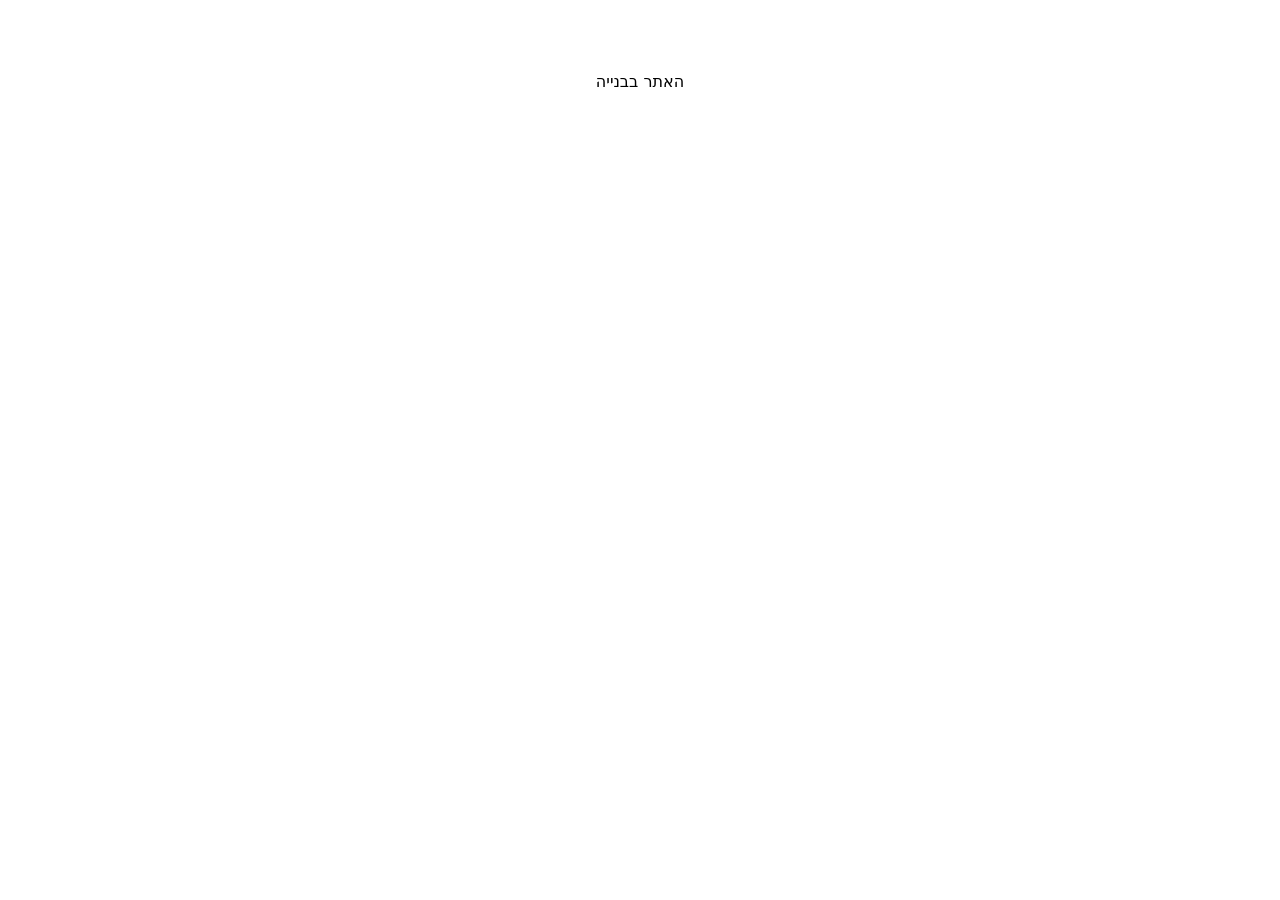
==== site/index.html @ 54da7f54 "Production workspace with approval-gated deploy Co-Authored-By: Claude Opus 5.5 (1M context) <norepl" ====
<!doctype html>
<html lang="he" dir="rtl"><head><meta charset="utf-8"><meta name="viewport" content="width=device-width,initial-scale=1"><title>בקרוב</title></head>
<body style="font-family:system-ui;text-align:center;padding:4rem">האתר בבנייה</body></html>
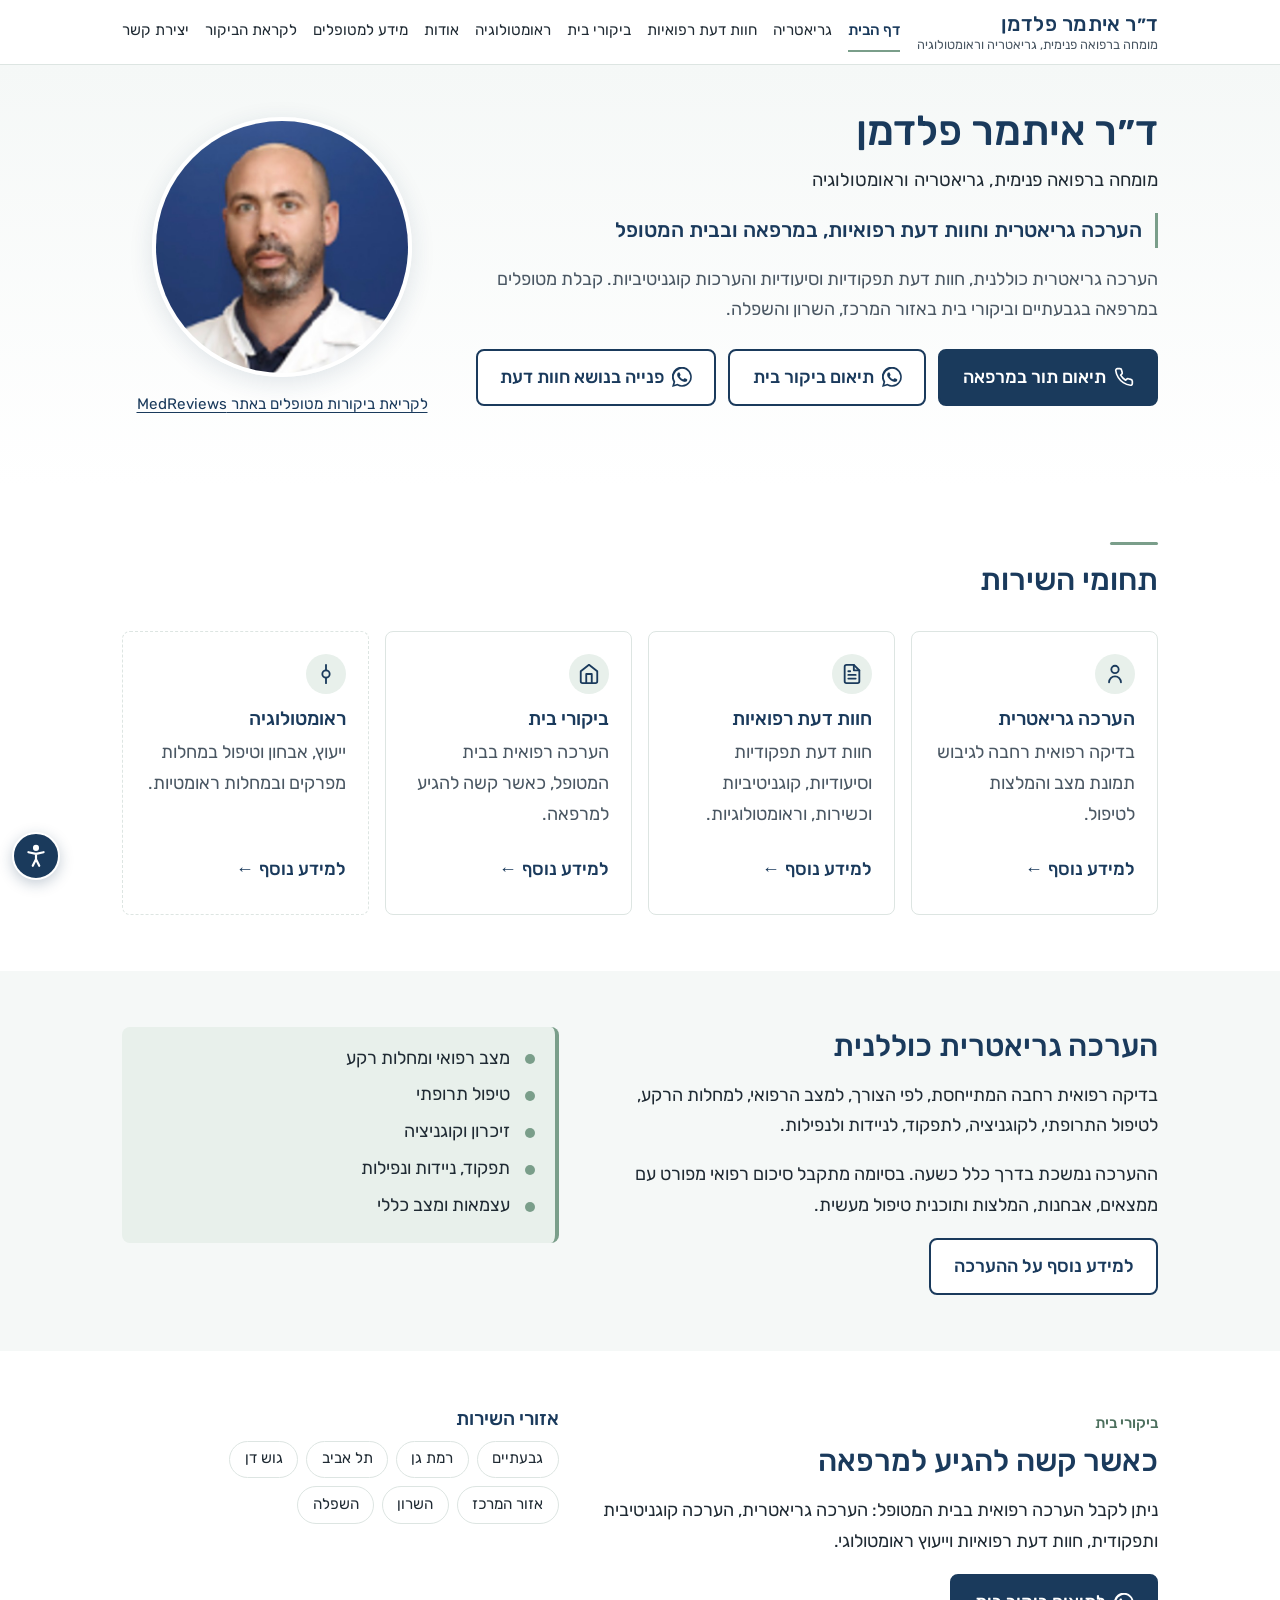
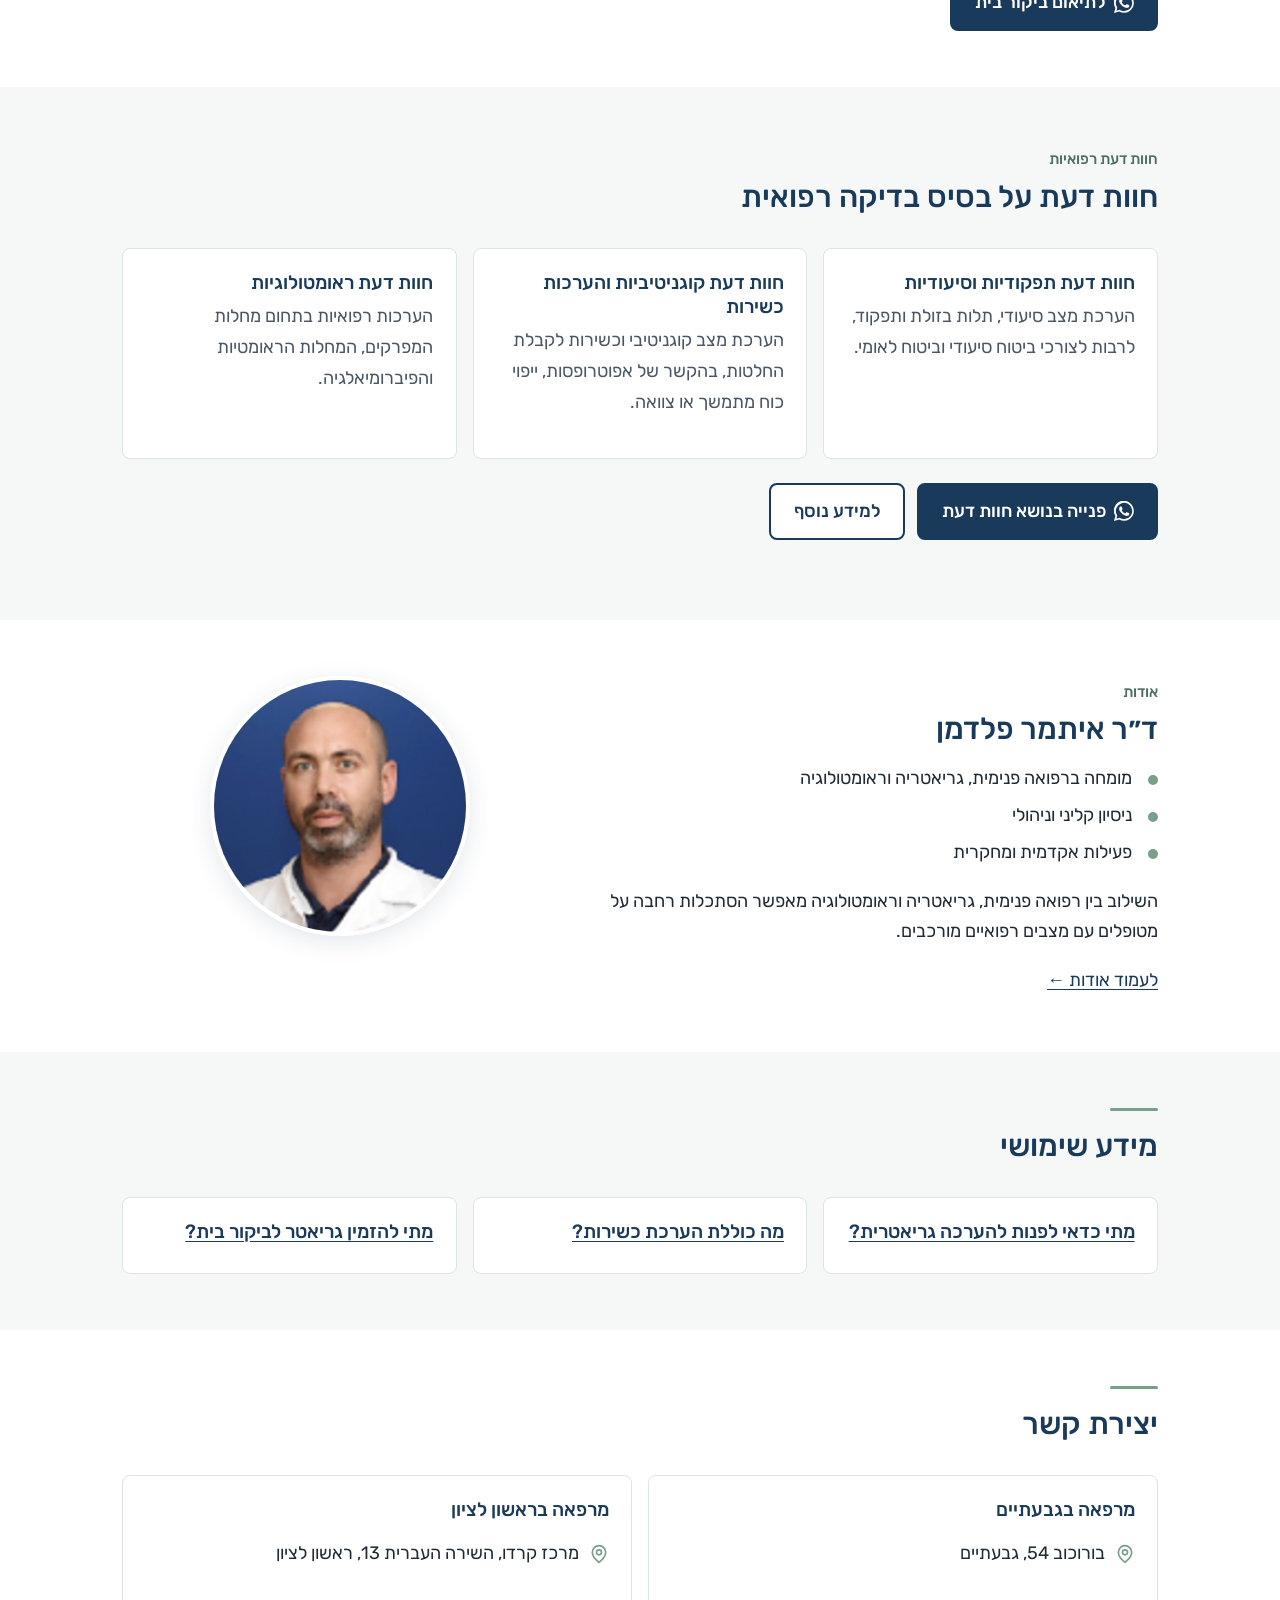
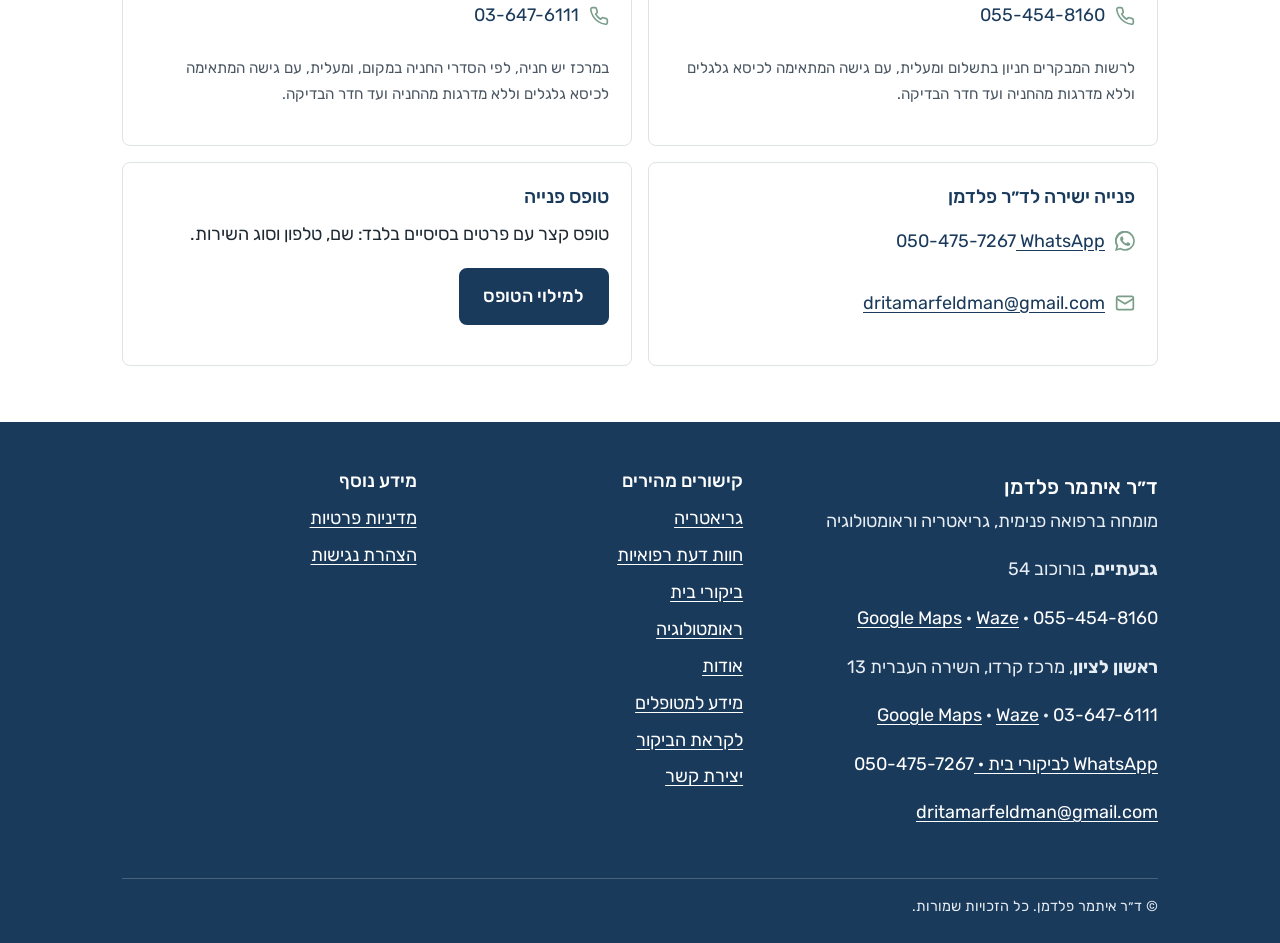
==== commit 25ac4cb6: "Preview release (noindex) for sharing, approved by Dr. Feldman 2026-10-18 Co-Authored-By: Claude Opu" ====
--- a/site/index.html
+++ b/site/index.html
@@ -1,3 +1,309 @@
 <!doctype html>
-<html lang="he" dir="rtl"><head><meta charset="utf-8"><meta name="viewport" content="width=device-width,initial-scale=1"><title>בקרוב</title></head>
-<body style="font-family:system-ui;text-align:center;padding:4rem">האתר בבנייה</body></html>
+<html lang="he" dir="rtl">
+<head>
+<meta charset="utf-8">
+<meta name="viewport" content="width=device-width, initial-scale=1">
+<meta name="robots" content="noindex, nofollow">
+<title>ד״ר איתמר פלדמן | מומחה ברפואה פנימית, גריאטריה וראומטולוגיה</title>
+<meta name="description" content="הערכה גריאטרית כוללנית, חוות דעת תפקודיות וסיעודיות והערכות קוגניטיביות. מרפאה בגבעתיים וביקורי בית באזור המרכז, השרון והשפלה.">
+<meta name="theme-color" content="#1a3a5c">
+<link rel="preconnect" href="https://fonts.googleapis.com">
+<link rel="preconnect" href="https://fonts.gstatic.com" crossorigin>
+<link rel="stylesheet" href="https://fonts.googleapis.com/css2?family=Rubik:wght@400;500&display=swap">
+<link rel="stylesheet" href="assets/style.css">
+<link rel="icon" href="assets/favicon.svg" type="image/svg+xml">
+<script>try{(JSON.parse(localStorage.getItem("a11y"))||[]).forEach(function(c){document.documentElement.classList.add("a11y-"+c)})}catch(e){}</script>
+<script type="application/ld+json">
+{"@context":"https://schema.org","@type":"Physician","name":"ד״ר איתמר פלדמן",
+"description":"מומחה ברפואה פנימית, גריאטריה וראומטולוגיה",
+"medicalSpecialty":["InternalMedicine","Geriatric","Rheumatologic"],
+"email":"dritamarfeldman@gmail.com",
+"location":[
+ {"@type":"MedicalClinic","name":"מרפאת ד״ר איתמר פלדמן, גבעתיים","telephone":"+972-55-454-8160",
+  "address":{"@type":"PostalAddress","streetAddress":"בורוכוב 54","addressLocality":"גבעתיים","addressCountry":"IL"}},
+ {"@type":"MedicalClinic","name":"מרכז קרדו, ראשון לציון","telephone":"+972-3-647-6111",
+  "address":{"@type":"PostalAddress","streetAddress":"השירה העברית 13","addressLocality":"ראשון לציון","addressCountry":"IL"}}
+],
+"areaServed":["גבעתיים","רמת גן","תל אביב","גוש דן","המרכז","השרון","השפלה"]}
+</script>
+</head>
+<body>
+<a class="skip-link" href="#main">דילוג לתוכן הראשי</a>
+<button type="button" class="a11y-toggle" aria-expanded="false" aria-controls="a11y-panel" aria-label="התאמות נגישות"><svg viewBox="0 0 24 24" fill="none" stroke="currentColor" stroke-width="2" stroke-linecap="round" stroke-linejoin="round" aria-hidden="true"><circle cx="12" cy="4.5" r="1.8" fill="currentColor"/><path d="M5 8.5l7 1.5 7-1.5M12 10v5m0 0l-3 6m3-6l3 6"/></svg></button>
+<div class="a11y-panel" id="a11y-panel" hidden role="dialog" aria-label="התאמות נגישות">
+  <p class="sheet-title">התאמות נגישות</p>
+  <button type="button" class="a11y-opt" data-a11y="contrast" aria-pressed="false">ניגודיות גבוהה</button>
+  <button type="button" class="a11y-opt" data-a11y="links" aria-pressed="false">הדגשת קישורים</button>
+  <button type="button" class="a11y-opt" data-a11y="text" aria-pressed="false">הגדלת טקסט</button>
+  <button type="button" class="a11y-reset">איפוס</button>
+  <a href="accessibility/">הצהרת נגישות</a>
+</div>
+<header class="site-header">
+  <div class="wrap header-row">
+    <a class="logo" href="" aria-label="ד״ר איתמר פלדמן, דף הבית">
+      <span class="logo-name">ד״ר איתמר פלדמן</span>
+      <span class="logo-sub">מומחה ברפואה פנימית, גריאטריה וראומטולוגיה</span>
+    </a>
+    <button class="menu-toggle" type="button" aria-expanded="false" aria-controls="main-nav"><svg viewBox="0 0 24 24" fill="none" stroke="currentColor" stroke-width="2" stroke-linecap="round" aria-hidden="true"><path d="M3 6h18M3 12h18M3 18h18"/></svg><span>תפריט</span></button>
+    <nav id="main-nav" class="main-nav" aria-label="ניווט ראשי">
+      <ul>
+<li><a href="" aria-current="page">דף הבית</a></li>
+<li><a href="geriatrics/">גריאטריה</a></li>
+<li><a href="medical-opinions/">חוות דעת רפואיות</a></li>
+<li><a href="home-visits/">ביקורי בית</a></li>
+<li><a href="rheumatology/">ראומטולוגיה</a></li>
+<li><a href="about/">אודות</a></li>
+<li><a href="patient-info/">מידע למטופלים</a></li>
+<li><a href="before-visit/">לקראת הביקור</a></li>
+<li><a href="contact/">יצירת קשר</a></li>
+      </ul>
+    </nav>
+  </div>
+</header>
+<main id="main" tabindex="-1">
+<section class="hero">
+  <div class="wrap hero-grid">
+    <div>
+      <h1>ד״ר איתמר פלדמן</h1>
+      <p class="hero-spec">מומחה ברפואה פנימית, גריאטריה וראומטולוגיה</p>
+      <p class="hero-tagline">הערכה גריאטרית וחוות דעת רפואיות, במרפאה ובבית המטופל</p>
+      <p class="lead">הערכה גריאטרית כוללנית, חוות דעת תפקודיות וסיעודיות והערכות קוגניטיביות. קבלת מטופלים במרפאה בגבעתיים וביקורי בית באזור המרכז, השרון והשפלה.</p>
+      <div class="btn-stack">
+        <a class="btn btn-primary" href="tel:+972554548160" data-event="click_phone_givatayim"><svg viewBox="0 0 24 24" fill="none" stroke="currentColor" stroke-width="2" stroke-linecap="round" stroke-linejoin="round" aria-hidden="true"><path d="M22 16.9v3a2 2 0 0 1-2.2 2 19.8 19.8 0 0 1-8.6-3.1 19.5 19.5 0 0 1-6-6A19.8 19.8 0 0 1 2.1 4.2 2 2 0 0 1 4.1 2h3a2 2 0 0 1 2 1.7c.1.9.4 1.8.7 2.7a2 2 0 0 1-.5 2.1L8 9.8a16 16 0 0 0 6 6l1.3-1.3a2 2 0 0 1 2.1-.4c.9.3 1.8.6 2.7.7a2 2 0 0 1 1.7 2z"/></svg>תיאום תור במרפאה</a>
+        <a class="btn btn-outline" href="https://wa.me/972504757267?text=%D7%A9%D7%9C%D7%95%D7%9D%20%D7%93%D7%B4%D7%A8%20%D7%A4%D7%9C%D7%93%D7%9E%D7%9F%2C%20%D7%90%D7%A0%D7%99%20%D7%9E%D7%A2%D7%95%D7%A0%D7%99%D7%99%D7%9F%2F%D7%AA%20%D7%9C%D7%AA%D7%90%D7%9D%20%D7%91%D7%99%D7%A7%D7%95%D7%A8%20%D7%91%D7%99%D7%AA." data-event="click_whatsapp_home_visit"><svg viewBox="0 0 24 24" fill="currentColor" aria-hidden="true"><path d="M17.5 14.4c-.3-.1-1.7-.8-2-.9-.3-.1-.5-.1-.7.1-.2.3-.8.9-.9 1.1-.2.2-.3.2-.6.1-.3-.1-1.2-.5-2.3-1.4-.9-.8-1.4-1.7-1.6-2-.2-.3 0-.5.1-.6l.4-.5c.2-.2.2-.3.3-.5.1-.2 0-.4 0-.5l-.9-2.2c-.2-.6-.5-.5-.7-.5h-.6c-.2 0-.5.1-.8.4-.3.3-1 1-1 2.5s1.1 2.9 1.2 3.1c.1.2 2.1 3.2 5.1 4.5.7.3 1.3.5 1.7.6.7.2 1.4.2 1.9.1.6-.1 1.7-.7 2-1.4.2-.7.2-1.3.2-1.4-.1-.1-.3-.2-.6-.3zM12 21.8c-1.8 0-3.5-.5-5-1.4l-.4-.2-3.7 1 1-3.6-.2-.4A9.8 9.8 0 1 1 12 21.8zm8.4-18.2A11.8 11.8 0 0 0 1.7 17.9L0 24l6.3-1.7A11.8 11.8 0 0 0 23.8 12c0-3.2-1.2-6.1-3.4-8.4z"/></svg>תיאום ביקור בית</a>
+        <a class="btn btn-outline" href="https://wa.me/972504757267?text=%D7%A9%D7%9C%D7%95%D7%9D%20%D7%93%D7%B4%D7%A8%20%D7%A4%D7%9C%D7%93%D7%9E%D7%9F%2C%20%D7%90%D7%A0%D7%99%20%D7%A4%D7%95%D7%A0%D7%94%20%D7%91%D7%A0%D7%95%D7%A9%D7%90%20%D7%97%D7%95%D7%95%D7%AA%20%D7%93%D7%A2%D7%AA%20%D7%A8%D7%A4%D7%95%D7%90%D7%99%D7%AA." data-event="click_whatsapp_medical_opinion"><svg viewBox="0 0 24 24" fill="currentColor" aria-hidden="true"><path d="M17.5 14.4c-.3-.1-1.7-.8-2-.9-.3-.1-.5-.1-.7.1-.2.3-.8.9-.9 1.1-.2.2-.3.2-.6.1-.3-.1-1.2-.5-2.3-1.4-.9-.8-1.4-1.7-1.6-2-.2-.3 0-.5.1-.6l.4-.5c.2-.2.2-.3.3-.5.1-.2 0-.4 0-.5l-.9-2.2c-.2-.6-.5-.5-.7-.5h-.6c-.2 0-.5.1-.8.4-.3.3-1 1-1 2.5s1.1 2.9 1.2 3.1c.1.2 2.1 3.2 5.1 4.5.7.3 1.3.5 1.7.6.7.2 1.4.2 1.9.1.6-.1 1.7-.7 2-1.4.2-.7.2-1.3.2-1.4-.1-.1-.3-.2-.6-.3zM12 21.8c-1.8 0-3.5-.5-5-1.4l-.4-.2-3.7 1 1-3.6-.2-.4A9.8 9.8 0 1 1 12 21.8zm8.4-18.2A11.8 11.8 0 0 0 1.7 17.9L0 24l6.3-1.7A11.8 11.8 0 0 0 23.8 12c0-3.2-1.2-6.1-3.4-8.4z"/></svg>פנייה בנושא חוות דעת</a>
+      </div>
+    </div>
+    <div class="portrait-block">
+      <img class="portrait" src="assets/portrait.jpg" width="260" height="260" alt="ד״ר איתמר פלדמן">
+      <a class="reviews-link" href="https://www.medreviews.co.il/provider/dr-feldman-itamar" rel="noopener" target="_blank" data-event="click_medreviews">לקריאת ביקורות מטופלים באתר MedReviews</a>
+    </div>
+  </div>
+</section>
+
+<section class="section" aria-labelledby="services-title">
+  <div class="wrap">
+    <div class="section-head">
+      <span class="accent-line"></span>
+      <h2 id="services-title">תחומי השירות</h2>
+    </div>
+    <div class="cards cards-4">
+      <article class="card">
+        <span class="card-icon"><svg viewBox="0 0 24 24" fill="none" stroke="currentColor" stroke-width="2" stroke-linecap="round" stroke-linejoin="round" aria-hidden="true"><circle cx="12" cy="7" r="4"/><path d="M5.5 21a6.5 6.5 0 0 1 13 0"/></svg></span>
+        <h3>הערכה גריאטרית</h3>
+        <p>בדיקה רפואית רחבה לגיבוש תמונת מצב והמלצות לטיפול.</p>
+        <a class="more" href="geriatrics/">למידע נוסף<span class="sr-only"> על הערכה גריאטרית</span></a>
+      </article>
+      <article class="card">
+        <span class="card-icon"><svg viewBox="0 0 24 24" fill="none" stroke="currentColor" stroke-width="2" stroke-linecap="round" stroke-linejoin="round" aria-hidden="true"><path d="M14 2H6a2 2 0 0 0-2 2v16a2 2 0 0 0 2 2h12a2 2 0 0 0 2-2V8z"/><path d="M14 2v6h6M16 13H8M16 17H8M10 9H8"/></svg></span>
+        <h3>חוות דעת רפואיות</h3>
+        <p>חוות דעת תפקודיות וסיעודיות, קוגניטיביות וכשירות, וראומטולוגיות.</p>
+        <a class="more" href="medical-opinions/">למידע נוסף<span class="sr-only"> על חוות דעת רפואיות</span></a>
+      </article>
+      <article class="card">
+        <span class="card-icon"><svg viewBox="0 0 24 24" fill="none" stroke="currentColor" stroke-width="2" stroke-linecap="round" stroke-linejoin="round" aria-hidden="true"><path d="m3 9 9-7 9 7v11a2 2 0 0 1-2 2H5a2 2 0 0 1-2-2z"/><path d="M9 22V12h6v10"/></svg></span>
+        <h3>ביקורי בית</h3>
+        <p>הערכה רפואית בבית המטופל, כאשר קשה להגיע למרפאה.</p>
+        <a class="more" href="home-visits/">למידע נוסף<span class="sr-only"> על ביקורי בית</span></a>
+      </article>
+      <article class="card card-quiet">
+        <span class="card-icon"><svg viewBox="0 0 24 24" fill="none" stroke="currentColor" stroke-width="2" stroke-linecap="round" stroke-linejoin="round" aria-hidden="true"><path d="M12 2v6M12 16v6"/><circle cx="12" cy="12" r="4"/></svg></span>
+        <h3>ראומטולוגיה</h3>
+        <p>ייעוץ, אבחון וטיפול במחלות מפרקים ובמחלות ראומטיות.</p>
+        <a class="more" href="rheumatology/">למידע נוסף<span class="sr-only"> על ראומטולוגיה</span></a>
+      </article>
+    </div>
+  </div>
+</section>
+
+<section class="section section-alt" aria-labelledby="cga-title">
+  <div class="wrap split">
+    <div>
+      <h2 id="cga-title">הערכה גריאטרית כוללנית</h2>
+      <p>בדיקה רפואית רחבה המתייחסת, לפי הצורך, למצב הרפואי, למחלות הרקע, לטיפול התרופתי, לקוגניציה, לתפקוד, לניידות ולנפילות.</p>
+      <p>ההערכה נמשכת בדרך כלל כשעה. בסיומה מתקבל סיכום רפואי מפורט עם ממצאים, אבחנות, המלצות ותוכנית טיפול מעשית.</p>
+      <a class="btn btn-outline" href="geriatrics/">למידע נוסף על ההערכה</a>
+    </div>
+    <ul class="checklist note mt-0">
+      <li>מצב רפואי ומחלות רקע</li>
+      <li>טיפול תרופתי</li>
+      <li>זיכרון וקוגניציה</li>
+      <li>תפקוד, ניידות ונפילות</li>
+      <li>עצמאות ומצב כללי</li>
+    </ul>
+  </div>
+</section>
+
+<section class="section" aria-labelledby="hv-title">
+  <div class="wrap split">
+    <div>
+      <span class="eyebrow">ביקורי בית</span>
+      <h2 id="hv-title">כאשר קשה להגיע למרפאה</h2>
+      <p>ניתן לקבל הערכה רפואית בבית המטופל: הערכה גריאטרית, הערכה קוגניטיבית ותפקודית, חוות דעת רפואיות וייעוץ ראומטולוגי.</p>
+      <a class="btn btn-primary" href="https://wa.me/972504757267?text=%D7%A9%D7%9C%D7%95%D7%9D%20%D7%93%D7%B4%D7%A8%20%D7%A4%D7%9C%D7%93%D7%9E%D7%9F%2C%20%D7%90%D7%A0%D7%99%20%D7%9E%D7%A2%D7%95%D7%A0%D7%99%D7%99%D7%9F%2F%D7%AA%20%D7%9C%D7%AA%D7%90%D7%9D%20%D7%91%D7%99%D7%A7%D7%95%D7%A8%20%D7%91%D7%99%D7%AA." data-event="click_whatsapp_home_visit"><svg viewBox="0 0 24 24" fill="currentColor" aria-hidden="true"><path d="M17.5 14.4c-.3-.1-1.7-.8-2-.9-.3-.1-.5-.1-.7.1-.2.3-.8.9-.9 1.1-.2.2-.3.2-.6.1-.3-.1-1.2-.5-2.3-1.4-.9-.8-1.4-1.7-1.6-2-.2-.3 0-.5.1-.6l.4-.5c.2-.2.2-.3.3-.5.1-.2 0-.4 0-.5l-.9-2.2c-.2-.6-.5-.5-.7-.5h-.6c-.2 0-.5.1-.8.4-.3.3-1 1-1 2.5s1.1 2.9 1.2 3.1c.1.2 2.1 3.2 5.1 4.5.7.3 1.3.5 1.7.6.7.2 1.4.2 1.9.1.6-.1 1.7-.7 2-1.4.2-.7.2-1.3.2-1.4-.1-.1-.3-.2-.6-.3zM12 21.8c-1.8 0-3.5-.5-5-1.4l-.4-.2-3.7 1 1-3.6-.2-.4A9.8 9.8 0 1 1 12 21.8zm8.4-18.2A11.8 11.8 0 0 0 1.7 17.9L0 24l6.3-1.7A11.8 11.8 0 0 0 23.8 12c0-3.2-1.2-6.1-3.4-8.4z"/></svg>לתיאום ביקור בית</a>
+    </div>
+    <div>
+      <h3>אזורי השירות</h3>
+      <ul class="chips">
+        <li>גבעתיים</li><li>רמת גן</li><li>תל אביב</li><li>גוש דן</li><li>אזור המרכז</li><li>השרון</li><li>השפלה</li>
+      </ul>
+    </div>
+  </div>
+</section>
+
+<section class="section section-alt" aria-labelledby="op-title">
+  <div class="wrap">
+    <div class="section-head">
+      <span class="eyebrow">חוות דעת רפואיות</span>
+      <h2 id="op-title">חוות דעת על בסיס בדיקה רפואית</h2>
+    </div>
+    <div class="cards cards-3">
+      <article class="card">
+        <h3>חוות דעת תפקודיות וסיעודיות</h3>
+        <p>הערכת מצב סיעודי, תלות בזולת ותפקוד, לרבות לצורכי ביטוח סיעודי וביטוח לאומי.</p>
+      </article>
+      <article class="card">
+        <h3>חוות דעת קוגניטיביות והערכות כשירות</h3>
+        <p>הערכת מצב קוגניטיבי וכשירות לקבלת החלטות, בהקשר של אפוטרופסות, ייפוי כוח מתמשך או צוואה.</p>
+      </article>
+      <article class="card">
+        <h3>חוות דעת ראומטולוגיות</h3>
+        <p>הערכות רפואיות בתחום מחלות המפרקים, המחלות הראומטיות והפיברומיאלגיה.</p>
+      </article>
+    </div>
+    <div class="btn-stack">
+      <a class="btn btn-primary" href="https://wa.me/972504757267?text=%D7%A9%D7%9C%D7%95%D7%9D%20%D7%93%D7%B4%D7%A8%20%D7%A4%D7%9C%D7%93%D7%9E%D7%9F%2C%20%D7%90%D7%A0%D7%99%20%D7%A4%D7%95%D7%A0%D7%94%20%D7%91%D7%A0%D7%95%D7%A9%D7%90%20%D7%97%D7%95%D7%95%D7%AA%20%D7%93%D7%A2%D7%AA%20%D7%A8%D7%A4%D7%95%D7%90%D7%99%D7%AA." data-event="click_whatsapp_medical_opinion"><svg viewBox="0 0 24 24" fill="currentColor" aria-hidden="true"><path d="M17.5 14.4c-.3-.1-1.7-.8-2-.9-.3-.1-.5-.1-.7.1-.2.3-.8.9-.9 1.1-.2.2-.3.2-.6.1-.3-.1-1.2-.5-2.3-1.4-.9-.8-1.4-1.7-1.6-2-.2-.3 0-.5.1-.6l.4-.5c.2-.2.2-.3.3-.5.1-.2 0-.4 0-.5l-.9-2.2c-.2-.6-.5-.5-.7-.5h-.6c-.2 0-.5.1-.8.4-.3.3-1 1-1 2.5s1.1 2.9 1.2 3.1c.1.2 2.1 3.2 5.1 4.5.7.3 1.3.5 1.7.6.7.2 1.4.2 1.9.1.6-.1 1.7-.7 2-1.4.2-.7.2-1.3.2-1.4-.1-.1-.3-.2-.6-.3zM12 21.8c-1.8 0-3.5-.5-5-1.4l-.4-.2-3.7 1 1-3.6-.2-.4A9.8 9.8 0 1 1 12 21.8zm8.4-18.2A11.8 11.8 0 0 0 1.7 17.9L0 24l6.3-1.7A11.8 11.8 0 0 0 23.8 12c0-3.2-1.2-6.1-3.4-8.4z"/></svg>פנייה בנושא חוות דעת</a>
+      <a class="btn btn-outline" href="medical-opinions/">למידע נוסף<span class="sr-only"> על חוות דעת רפואיות</span></a>
+    </div>
+  </div>
+</section>
+
+<section class="section" aria-labelledby="about-title">
+  <div class="wrap split">
+    <div>
+      <span class="eyebrow">אודות</span>
+      <h2 id="about-title">ד״ר איתמר פלדמן</h2>
+      <ul class="checklist">
+        <li>מומחה ברפואה פנימית, גריאטריה וראומטולוגיה</li>
+        <li>ניסיון קליני וניהולי</li>
+        <li>פעילות אקדמית ומחקרית</li>
+      </ul>
+      <p>השילוב בין רפואה פנימית, גריאטריה וראומטולוגיה מאפשר הסתכלות רחבה על מטופלים עם מצבים רפואיים מורכבים.</p>
+      <a class="more" href="about/">לעמוד אודות ←</a>
+    </div>
+    <img class="portrait" src="assets/portrait.jpg" width="200" height="200" alt="" loading="lazy">
+  </div>
+</section>
+
+<section class="section section-alt" aria-labelledby="info-title">
+  <div class="wrap">
+    <div class="section-head">
+      <span class="accent-line"></span>
+      <h2 id="info-title">מידע שימושי</h2>
+    </div>
+    <div class="cards cards-3">
+      <a class="card" href="patient-info/#when-cga"><h3>מתי כדאי לפנות להערכה גריאטרית?</h3></a>
+      <a class="card" href="patient-info/#capacity"><h3>מה כוללת הערכת כשירות?</h3></a>
+      <a class="card" href="patient-info/#when-home"><h3>מתי להזמין גריאטר לביקור בית?</h3></a>
+    </div>
+  </div>
+</section>
+
+<section class="section" aria-labelledby="contact-title">
+  <div class="wrap">
+    <div class="section-head">
+      <span class="accent-line"></span>
+      <h2 id="contact-title">יצירת קשר</h2>
+    </div>
+    <div class="contact-grid">
+      <div class="contact-card">
+        <h3>מרפאה בגבעתיים</h3>
+        <p class="contact-line"><svg viewBox="0 0 24 24" fill="none" stroke="currentColor" stroke-width="2" stroke-linecap="round" stroke-linejoin="round" aria-hidden="true"><path d="M20 10c0 6-8 12-8 12s-8-6-8-12a8 8 0 0 1 16 0z"/><circle cx="12" cy="10" r="3"/></svg>בורוכוב 54, גבעתיים</p>
+        <p class="contact-line"><svg viewBox="0 0 24 24" fill="none" stroke="currentColor" stroke-width="2" stroke-linecap="round" stroke-linejoin="round" aria-hidden="true"><path d="M22 16.9v3a2 2 0 0 1-2.2 2 19.8 19.8 0 0 1-8.6-3.1 19.5 19.5 0 0 1-6-6A19.8 19.8 0 0 1 2.1 4.2 2 2 0 0 1 4.1 2h3a2 2 0 0 1 2 1.7c.1.9.4 1.8.7 2.7a2 2 0 0 1-.5 2.1L8 9.8a16 16 0 0 0 6 6l1.3-1.3a2 2 0 0 1 2.1-.4c.9.3 1.8.6 2.7.7a2 2 0 0 1 1.7 2z"/></svg><a href="tel:+972554548160" data-event="click_phone_givatayim"><span class="ltr">055-454-8160</span></a></p>
+        <p class="hint">לרשות המבקרים חניון בתשלום ומעלית, עם גישה המתאימה לכיסא גלגלים וללא מדרגות מהחניה ועד חדר הבדיקה.</p>
+      </div>
+      <div class="contact-card">
+        <h3>מרפאה בראשון לציון</h3>
+        <p class="contact-line"><svg viewBox="0 0 24 24" fill="none" stroke="currentColor" stroke-width="2" stroke-linecap="round" stroke-linejoin="round" aria-hidden="true"><path d="M20 10c0 6-8 12-8 12s-8-6-8-12a8 8 0 0 1 16 0z"/><circle cx="12" cy="10" r="3"/></svg>מרכז קרדו, השירה העברית 13, ראשון לציון</p>
+        <p class="contact-line"><svg viewBox="0 0 24 24" fill="none" stroke="currentColor" stroke-width="2" stroke-linecap="round" stroke-linejoin="round" aria-hidden="true"><path d="M22 16.9v3a2 2 0 0 1-2.2 2 19.8 19.8 0 0 1-8.6-3.1 19.5 19.5 0 0 1-6-6A19.8 19.8 0 0 1 2.1 4.2 2 2 0 0 1 4.1 2h3a2 2 0 0 1 2 1.7c.1.9.4 1.8.7 2.7a2 2 0 0 1-.5 2.1L8 9.8a16 16 0 0 0 6 6l1.3-1.3a2 2 0 0 1 2.1-.4c.9.3 1.8.6 2.7.7a2 2 0 0 1 1.7 2z"/></svg><a href="tel:+97236476111" data-event="click_phone_rishon"><span class="ltr">03-647-6111</span></a></p>
+        <p class="hint">במרכז יש חניה, לפי הסדרי החניה במקום, ומעלית, עם גישה המתאימה לכיסא גלגלים וללא מדרגות מהחניה ועד חדר הבדיקה.</p>
+      </div>
+      <div class="contact-card">
+        <h3>פנייה ישירה לד״ר פלדמן</h3>
+        <p class="contact-line"><svg viewBox="0 0 24 24" fill="currentColor" aria-hidden="true"><path d="M17.5 14.4c-.3-.1-1.7-.8-2-.9-.3-.1-.5-.1-.7.1-.2.3-.8.9-.9 1.1-.2.2-.3.2-.6.1-.3-.1-1.2-.5-2.3-1.4-.9-.8-1.4-1.7-1.6-2-.2-.3 0-.5.1-.6l.4-.5c.2-.2.2-.3.3-.5.1-.2 0-.4 0-.5l-.9-2.2c-.2-.6-.5-.5-.7-.5h-.6c-.2 0-.5.1-.8.4-.3.3-1 1-1 2.5s1.1 2.9 1.2 3.1c.1.2 2.1 3.2 5.1 4.5.7.3 1.3.5 1.7.6.7.2 1.4.2 1.9.1.6-.1 1.7-.7 2-1.4.2-.7.2-1.3.2-1.4-.1-.1-.3-.2-.6-.3zM12 21.8c-1.8 0-3.5-.5-5-1.4l-.4-.2-3.7 1 1-3.6-.2-.4A9.8 9.8 0 1 1 12 21.8zm8.4-18.2A11.8 11.8 0 0 0 1.7 17.9L0 24l6.3-1.7A11.8 11.8 0 0 0 23.8 12c0-3.2-1.2-6.1-3.4-8.4z"/></svg><a href="https://wa.me/972504757267?text=%D7%A9%D7%9C%D7%95%D7%9D%20%D7%93%D7%B4%D7%A8%20%D7%A4%D7%9C%D7%93%D7%9E%D7%9F%2C" data-event="click_whatsapp_general">WhatsApp <span class="ltr">050-475-7267</span></a></p>
+        <p class="contact-line"><svg viewBox="0 0 24 24" fill="none" stroke="currentColor" stroke-width="2" stroke-linecap="round" stroke-linejoin="round" aria-hidden="true"><rect x="2" y="4" width="20" height="16" rx="2"/><path d="m22 7-10 6L2 7"/></svg><a href="mailto:dritamarfeldman@gmail.com" data-event="click_email">dritamarfeldman@gmail.com</a></p>
+      </div>
+      <div class="contact-card">
+        <h3>טופס פנייה</h3>
+        <p>טופס קצר עם פרטים בסיסיים בלבד: שם, טלפון וסוג השירות.</p>
+        <a class="btn btn-primary" href="contact/#form">למילוי הטופס</a>
+      </div>
+    </div>
+  </div>
+</section>
+
+</main>
+<footer class="site-footer">
+  <div class="wrap">
+    <div class="footer-grid">
+      <div>
+        <p class="footer-brand">ד״ר איתמר פלדמן</p>
+        <p>מומחה ברפואה פנימית, גריאטריה וראומטולוגיה</p>
+        <div class="footer-clinic">
+          <p class="mt-0"><strong>גבעתיים</strong>, בורוכוב 54</p>
+          <p class="mt-0"><a href="tel:+972554548160" data-event="click_phone_givatayim"><span class="ltr">055-454-8160</span></a> · <a href="https://www.google.com/maps/search/?api=1&query=%D7%91%D7%95%D7%A8%D7%95%D7%9B%D7%95%D7%91%2054%2C%20%D7%92%D7%91%D7%A2%D7%AA%D7%99%D7%99%D7%9D" target="_blank" rel="noopener" data-event="click_navigation_givatayim">Google Maps</a> · <a href="https://waze.com/ul?q=%D7%91%D7%95%D7%A8%D7%95%D7%9B%D7%95%D7%91%2054%2C%20%D7%92%D7%91%D7%A2%D7%AA%D7%99%D7%99%D7%9D&navigate=yes" target="_blank" rel="noopener" data-event="click_navigation_givatayim">Waze</a></p>
+        </div>
+        <div class="footer-clinic">
+          <p class="mt-0"><strong>ראשון לציון</strong>, מרכז קרדו, השירה העברית 13</p>
+          <p class="mt-0"><a href="tel:+97236476111" data-event="click_phone_rishon"><span class="ltr">03-647-6111</span></a> · <a href="https://www.google.com/maps/search/?api=1&query=%D7%94%D7%A9%D7%99%D7%A8%D7%94%20%D7%94%D7%A2%D7%91%D7%A8%D7%99%D7%AA%2013%2C%20%D7%A8%D7%90%D7%A9%D7%95%D7%9F%20%D7%9C%D7%A6%D7%99%D7%95%D7%9F" target="_blank" rel="noopener" data-event="click_navigation_rishon">Google Maps</a> · <a href="https://waze.com/ul?q=%D7%94%D7%A9%D7%99%D7%A8%D7%94%20%D7%94%D7%A2%D7%91%D7%A8%D7%99%D7%AA%2013%2C%20%D7%A8%D7%90%D7%A9%D7%95%D7%9F%20%D7%9C%D7%A6%D7%99%D7%95%D7%9F&navigate=yes" target="_blank" rel="noopener" data-event="click_navigation_rishon">Waze</a></p>
+        </div>
+        <p><a href="https://wa.me/972504757267?text=%D7%A9%D7%9C%D7%95%D7%9D%20%D7%93%D7%B4%D7%A8%20%D7%A4%D7%9C%D7%93%D7%9E%D7%9F%2C%20%D7%90%D7%A0%D7%99%20%D7%9E%D7%A2%D7%95%D7%A0%D7%99%D7%99%D7%9F%2F%D7%AA%20%D7%9C%D7%AA%D7%90%D7%9D%20%D7%91%D7%99%D7%A7%D7%95%D7%A8%20%D7%91%D7%99%D7%AA." data-event="click_whatsapp_home">WhatsApp לביקורי בית · <span class="ltr">050-475-7267</span></a></p>
+        <p><a href="mailto:dritamarfeldman@gmail.com" data-event="click_email">dritamarfeldman@gmail.com</a></p>
+      </div>
+      <nav aria-label="קישורים מהירים">
+        <h2>קישורים מהירים</h2>
+        <ul>
+<li><a href="geriatrics/">גריאטריה</a></li>
+<li><a href="medical-opinions/">חוות דעת רפואיות</a></li>
+<li><a href="home-visits/">ביקורי בית</a></li>
+<li><a href="rheumatology/">ראומטולוגיה</a></li>
+<li><a href="about/">אודות</a></li>
+<li><a href="patient-info/">מידע למטופלים</a></li>
+<li><a href="before-visit/">לקראת הביקור</a></li>
+<li><a href="contact/">יצירת קשר</a></li>
+        </ul>
+      </nav>
+      <div>
+        <h2>מידע נוסף</h2>
+        <ul>
+          <li><a href="privacy/">מדיניות פרטיות</a></li>
+          <li><a href="accessibility/">הצהרת נגישות</a></li>
+        </ul>
+      </div>
+    </div>
+    <div class="footer-bottom">
+      <span>© ד״ר איתמר פלדמן. כל הזכויות שמורות.</span>
+    </div>
+  </div>
+</footer>
+<nav class="action-bar" aria-label="פעולות מהירות">
+  <button type="button" class="sheet-toggle" aria-expanded="false" aria-controls="sheet-call"><svg viewBox="0 0 24 24" fill="none" stroke="currentColor" stroke-width="2" stroke-linecap="round" stroke-linejoin="round" aria-hidden="true"><path d="M22 16.9v3a2 2 0 0 1-2.2 2 19.8 19.8 0 0 1-8.6-3.1 19.5 19.5 0 0 1-6-6A19.8 19.8 0 0 1 2.1 4.2 2 2 0 0 1 4.1 2h3a2 2 0 0 1 2 1.7c.1.9.4 1.8.7 2.7a2 2 0 0 1-.5 2.1L8 9.8a16 16 0 0 0 6 6l1.3-1.3a2 2 0 0 1 2.1-.4c.9.3 1.8.6 2.7.7a2 2 0 0 1 1.7 2z"/></svg><span>התקשרות</span></button>
+  <button type="button" class="sheet-toggle" aria-expanded="false" aria-controls="sheet-wa"><svg viewBox="0 0 24 24" fill="currentColor" aria-hidden="true"><path d="M17.5 14.4c-.3-.1-1.7-.8-2-.9-.3-.1-.5-.1-.7.1-.2.3-.8.9-.9 1.1-.2.2-.3.2-.6.1-.3-.1-1.2-.5-2.3-1.4-.9-.8-1.4-1.7-1.6-2-.2-.3 0-.5.1-.6l.4-.5c.2-.2.2-.3.3-.5.1-.2 0-.4 0-.5l-.9-2.2c-.2-.6-.5-.5-.7-.5h-.6c-.2 0-.5.1-.8.4-.3.3-1 1-1 2.5s1.1 2.9 1.2 3.1c.1.2 2.1 3.2 5.1 4.5.7.3 1.3.5 1.7.6.7.2 1.4.2 1.9.1.6-.1 1.7-.7 2-1.4.2-.7.2-1.3.2-1.4-.1-.1-.3-.2-.6-.3zM12 21.8c-1.8 0-3.5-.5-5-1.4l-.4-.2-3.7 1 1-3.6-.2-.4A9.8 9.8 0 1 1 12 21.8zm8.4-18.2A11.8 11.8 0 0 0 1.7 17.9L0 24l6.3-1.7A11.8 11.8 0 0 0 23.8 12c0-3.2-1.2-6.1-3.4-8.4z"/></svg><span>WhatsApp</span></button>
+  <a href="contact/#form"><svg viewBox="0 0 24 24" fill="none" stroke="currentColor" stroke-width="2" stroke-linecap="round" stroke-linejoin="round" aria-hidden="true"><rect x="2" y="4" width="20" height="16" rx="2"/><path d="m22 7-10 6L2 7"/></svg><span>פנייה</span></a>
+</nav>
+<div class="sheet" id="sheet-call" hidden role="dialog" aria-label="לאיזו מרפאה להתקשר?">
+  <p class="sheet-title">לאיזו מרפאה להתקשר?</p>
+  <a class="btn btn-primary" href="tel:+972554548160" data-event="click_phone_givatayim"><svg viewBox="0 0 24 24" fill="none" stroke="currentColor" stroke-width="2" stroke-linecap="round" stroke-linejoin="round" aria-hidden="true"><path d="M22 16.9v3a2 2 0 0 1-2.2 2 19.8 19.8 0 0 1-8.6-3.1 19.5 19.5 0 0 1-6-6A19.8 19.8 0 0 1 2.1 4.2 2 2 0 0 1 4.1 2h3a2 2 0 0 1 2 1.7c.1.9.4 1.8.7 2.7a2 2 0 0 1-.5 2.1L8 9.8a16 16 0 0 0 6 6l1.3-1.3a2 2 0 0 1 2.1-.4c.9.3 1.8.6 2.7.7a2 2 0 0 1 1.7 2z"/></svg>גבעתיים <span class="ltr">055-454-8160</span></a>
+  <a class="btn btn-outline" href="tel:+97236476111" data-event="click_phone_rishon"><svg viewBox="0 0 24 24" fill="none" stroke="currentColor" stroke-width="2" stroke-linecap="round" stroke-linejoin="round" aria-hidden="true"><path d="M22 16.9v3a2 2 0 0 1-2.2 2 19.8 19.8 0 0 1-8.6-3.1 19.5 19.5 0 0 1-6-6A19.8 19.8 0 0 1 2.1 4.2 2 2 0 0 1 4.1 2h3a2 2 0 0 1 2 1.7c.1.9.4 1.8.7 2.7a2 2 0 0 1-.5 2.1L8 9.8a16 16 0 0 0 6 6l1.3-1.3a2 2 0 0 1 2.1-.4c.9.3 1.8.6 2.7.7a2 2 0 0 1 1.7 2z"/></svg>ראשון לציון <span class="ltr">03-647-6111</span></a>
+  <button type="button" class="sheet-close">סגירה</button>
+</div>
+<div class="sheet" id="sheet-wa" hidden role="dialog" aria-label="במה אפשר לעזור?">
+  <p class="sheet-title">במה אפשר לעזור?</p>
+  <a class="btn btn-primary" href="https://wa.me/972504757267?text=%D7%A9%D7%9C%D7%95%D7%9D%20%D7%93%D7%B4%D7%A8%20%D7%A4%D7%9C%D7%93%D7%9E%D7%9F%2C%20%D7%90%D7%A0%D7%99%20%D7%9E%D7%A2%D7%95%D7%A0%D7%99%D7%99%D7%9F%2F%D7%AA%20%D7%9C%D7%AA%D7%90%D7%9D%20%D7%91%D7%99%D7%A7%D7%95%D7%A8%20%D7%91%D7%99%D7%AA." data-event="click_whatsapp_home_visit"><svg viewBox="0 0 24 24" fill="currentColor" aria-hidden="true"><path d="M17.5 14.4c-.3-.1-1.7-.8-2-.9-.3-.1-.5-.1-.7.1-.2.3-.8.9-.9 1.1-.2.2-.3.2-.6.1-.3-.1-1.2-.5-2.3-1.4-.9-.8-1.4-1.7-1.6-2-.2-.3 0-.5.1-.6l.4-.5c.2-.2.2-.3.3-.5.1-.2 0-.4 0-.5l-.9-2.2c-.2-.6-.5-.5-.7-.5h-.6c-.2 0-.5.1-.8.4-.3.3-1 1-1 2.5s1.1 2.9 1.2 3.1c.1.2 2.1 3.2 5.1 4.5.7.3 1.3.5 1.7.6.7.2 1.4.2 1.9.1.6-.1 1.7-.7 2-1.4.2-.7.2-1.3.2-1.4-.1-.1-.3-.2-.6-.3zM12 21.8c-1.8 0-3.5-.5-5-1.4l-.4-.2-3.7 1 1-3.6-.2-.4A9.8 9.8 0 1 1 12 21.8zm8.4-18.2A11.8 11.8 0 0 0 1.7 17.9L0 24l6.3-1.7A11.8 11.8 0 0 0 23.8 12c0-3.2-1.2-6.1-3.4-8.4z"/></svg>תיאום ביקור בית</a>
+  <a class="btn btn-outline" href="https://wa.me/972504757267?text=%D7%A9%D7%9C%D7%95%D7%9D%20%D7%93%D7%B4%D7%A8%20%D7%A4%D7%9C%D7%93%D7%9E%D7%9F%2C%20%D7%90%D7%A0%D7%99%20%D7%A4%D7%95%D7%A0%D7%94%20%D7%91%D7%A0%D7%95%D7%A9%D7%90%20%D7%97%D7%95%D7%95%D7%AA%20%D7%93%D7%A2%D7%AA%20%D7%A8%D7%A4%D7%95%D7%90%D7%99%D7%AA." data-event="click_whatsapp_medical_opinion"><svg viewBox="0 0 24 24" fill="currentColor" aria-hidden="true"><path d="M17.5 14.4c-.3-.1-1.7-.8-2-.9-.3-.1-.5-.1-.7.1-.2.3-.8.9-.9 1.1-.2.2-.3.2-.6.1-.3-.1-1.2-.5-2.3-1.4-.9-.8-1.4-1.7-1.6-2-.2-.3 0-.5.1-.6l.4-.5c.2-.2.2-.3.3-.5.1-.2 0-.4 0-.5l-.9-2.2c-.2-.6-.5-.5-.7-.5h-.6c-.2 0-.5.1-.8.4-.3.3-1 1-1 2.5s1.1 2.9 1.2 3.1c.1.2 2.1 3.2 5.1 4.5.7.3 1.3.5 1.7.6.7.2 1.4.2 1.9.1.6-.1 1.7-.7 2-1.4.2-.7.2-1.3.2-1.4-.1-.1-.3-.2-.6-.3zM12 21.8c-1.8 0-3.5-.5-5-1.4l-.4-.2-3.7 1 1-3.6-.2-.4A9.8 9.8 0 1 1 12 21.8zm8.4-18.2A11.8 11.8 0 0 0 1.7 17.9L0 24l6.3-1.7A11.8 11.8 0 0 0 23.8 12c0-3.2-1.2-6.1-3.4-8.4z"/></svg>פנייה בנושא חוות דעת</a>
+  <a class="btn btn-outline" href="https://wa.me/972504757267?text=%D7%A9%D7%9C%D7%95%D7%9D%20%D7%93%D7%B4%D7%A8%20%D7%A4%D7%9C%D7%93%D7%9E%D7%9F%2C" data-event="click_whatsapp_general"><svg viewBox="0 0 24 24" fill="currentColor" aria-hidden="true"><path d="M17.5 14.4c-.3-.1-1.7-.8-2-.9-.3-.1-.5-.1-.7.1-.2.3-.8.9-.9 1.1-.2.2-.3.2-.6.1-.3-.1-1.2-.5-2.3-1.4-.9-.8-1.4-1.7-1.6-2-.2-.3 0-.5.1-.6l.4-.5c.2-.2.2-.3.3-.5.1-.2 0-.4 0-.5l-.9-2.2c-.2-.6-.5-.5-.7-.5h-.6c-.2 0-.5.1-.8.4-.3.3-1 1-1 2.5s1.1 2.9 1.2 3.1c.1.2 2.1 3.2 5.1 4.5.7.3 1.3.5 1.7.6.7.2 1.4.2 1.9.1.6-.1 1.7-.7 2-1.4.2-.7.2-1.3.2-1.4-.1-.1-.3-.2-.6-.3zM12 21.8c-1.8 0-3.5-.5-5-1.4l-.4-.2-3.7 1 1-3.6-.2-.4A9.8 9.8 0 1 1 12 21.8zm8.4-18.2A11.8 11.8 0 0 0 1.7 17.9L0 24l6.3-1.7A11.8 11.8 0 0 0 23.8 12c0-3.2-1.2-6.1-3.4-8.4z"/></svg>שאלה אחרת</a>
+  <button type="button" class="sheet-close">סגירה</button>
+</div>
+<script src="assets/main.js" defer></script>
+</body>
+</html>
--- a/site/assets/style.css
+++ b/site/assets/style.css
@@ -0,0 +1,289 @@
+/* ד״ר איתמר פלדמן — mobile first, RTL. Logical properties only (inline-start = right in RTL). */
+:root {
+  --blue: #1a3a5c;
+  --blue-dark: #12293f;
+  --sage: #7a9e8a;
+  --sage-light: #e8f0eb;
+  --sage-text: #4d705e; /* sage dark enough for text: 4.8:1 or more on all light backgrounds (WCAG 1.4.3) */
+  --bg: #ffffff;
+  --bg-alt: #f5f8f7;
+  --text: #1f2a33;
+  --muted: #4a5763;
+  --border: #dde5e2;
+  --focus: #e0a526;
+  --radius: 8px;
+  --wrap: 1100px;
+  --bar-h: 64px;
+}
+
+*, *::before, *::after { box-sizing: border-box; }
+html { -webkit-text-size-adjust: 100%; scroll-behavior: smooth; scroll-padding-block: 80px calc(var(--bar-h) + 76px); }
+@media (min-width: 900px) { html { scroll-padding-block: 80px 84px; } }
+@media (prefers-reduced-motion: reduce) { html { scroll-behavior: auto; } * { transition: none !important; } }
+
+body {
+  margin: 0;
+  font-family: "Rubik", "Arial Hebrew", Arial, sans-serif;
+  font-size: 1.125rem;
+  line-height: 1.7;
+  color: var(--text);
+  background: var(--bg);
+  overflow-x: hidden;
+  padding-block-end: var(--bar-h);
+}
+@media (min-width: 900px) { body { padding-block-end: 0; } }
+
+img { max-width: 100%; height: auto; display: block; }
+a { color: var(--blue); text-underline-offset: 3px; }
+a:hover { color: var(--blue-dark); }
+:focus-visible { outline: 3px solid var(--focus); outline-offset: 2px; border-radius: 4px; }
+
+h1, h2, h3 { color: var(--blue); line-height: 1.25; font-weight: 500; margin: 0 0 .5em; }
+h1 { font-size: 2rem; }
+h2 { font-size: 1.6rem; }
+h3 { font-size: 1.2rem; }
+@media (min-width: 900px) { h1 { font-size: 2.6rem; } h2 { font-size: 1.9rem; } }
+p { margin: 0 0 1em; }
+ul { margin: 0 0 1em; padding-inline-start: 1.25em; }
+li { margin-block-end: .35em; }
+
+.skip-link { position: absolute; inset-inline-start: 1rem; inset-block-start: -100px; background: var(--blue); color: #fff; padding: .6rem 1rem; z-index: 100; border-radius: var(--radius); }
+.skip-link:focus { inset-block-start: 1rem; color: #fff; }
+
+.wrap { max-width: var(--wrap); margin-inline: auto; padding-inline: 16px; }
+@media (min-width: 900px) { .wrap { padding-inline: 32px; } }
+
+/* Header */
+.site-header { position: sticky; top: 0; z-index: 50; background: rgba(255,255,255,.97); border-block-end: 1px solid var(--border); }
+.header-row { display: flex; align-items: center; justify-content: space-between; gap: 1rem; min-height: 64px; }
+.logo { text-decoration: none; color: var(--blue); display: flex; flex-direction: column; line-height: 1.2; }
+.logo-name { font-size: 1.3rem; font-weight: 500; letter-spacing: .01em; }
+.logo-sub { font-size: .8rem; color: var(--muted); font-weight: 400; }
+.menu-toggle { background: none; border: 1px solid var(--border); border-radius: var(--radius); min-width: 48px; min-height: 48px; display: inline-flex; align-items: center; justify-content: center; cursor: pointer; color: var(--blue); font: inherit; gap: .4rem; padding-inline: .7rem; }
+.menu-toggle svg { width: 22px; height: 22px; }
+.main-nav { display: none; }
+.main-nav.open { display: block; position: absolute; inset-inline: 0; top: 100%; background: #fff; border-block-end: 1px solid var(--border); box-shadow: 0 8px 24px rgba(26,58,92,.08); }
+.main-nav ul { list-style: none; margin: 0; padding: .5rem 16px 1rem; }
+.main-nav li { margin: 0; }
+.main-nav a { display: block; padding: .75rem .25rem; text-decoration: none; color: var(--text); border-block-end: 1px solid var(--bg-alt); min-height: 48px; }
+.main-nav a[aria-current="page"] { color: var(--blue); font-weight: 500; border-inline-start: 3px solid var(--sage); padding-inline-start: .6rem; }
+@media (min-width: 1100px) {
+  .menu-toggle { display: none; }
+  .logo { white-space: nowrap; }
+  .main-nav, .main-nav.open { display: block; position: static; box-shadow: none; border: 0; background: none; flex: 1; }
+  .main-nav ul { display: flex; flex-wrap: nowrap; justify-content: flex-end; gap: 0 1rem; padding: 0; white-space: nowrap; }
+  .main-nav a { border: 0; padding: .4rem 0; font-size: .95rem; min-height: 0; }
+  .main-nav a[aria-current="page"] { padding-inline-start: 0; border-inline-start: 0; border-block-end: 2px solid var(--sage); }
+}
+
+/* Buttons */
+.btn { display: inline-flex; align-items: center; justify-content: center; gap: .5rem; min-height: 52px; padding: .7rem 1.4rem; border-radius: var(--radius); font: inherit; font-weight: 500; text-decoration: none; border: 2px solid var(--blue); cursor: pointer; transition: background .2s, color .2s; text-align: center; }
+.btn-primary { background: var(--blue); color: #fff; }
+.btn-primary:hover { background: var(--blue-dark); color: #fff; }
+.btn-outline { background: #fff; color: var(--blue); }
+.btn-outline:hover { background: var(--bg-alt); }
+.btn svg { width: 20px; height: 20px; flex: none; }
+.btn-stack { display: grid; gap: .75rem; margin-block: 1.5rem; }
+@media (min-width: 700px) { .btn-stack { display: flex; flex-wrap: wrap; } }
+
+/* Sections */
+.section { padding-block: 56px; }
+.section-alt { background: var(--bg-alt); }
+.section-head { max-width: 46rem; margin-block-end: 2rem; }
+.eyebrow { display: inline-block; color: var(--sage-text); font-weight: 500; font-size: .95rem; margin-block-end: .3rem; }
+.accent-line { display: block; width: 48px; height: 3px; background: var(--sage); border-radius: 2px; margin-block-end: 1rem; }
+.lead { font-size: 1.12rem; color: var(--muted); }
+
+/* Hero */
+.hero { padding-block: 40px 56px; background: linear-gradient(180deg, var(--bg-alt) 0%, #fff 100%); }
+.hero-grid { display: grid; gap: 2rem; align-items: center; }
+.hero h1 { margin-block-end: .2em; }
+.hero-spec { font-size: 1.15rem; color: var(--text); margin-block-end: 1rem; }
+.hero-tagline { font-size: 1.3rem; color: var(--blue); font-weight: 500; border-inline-start: 3px solid var(--sage); padding-inline-start: .8rem; margin-block-end: 1rem; }
+.portrait { width: 180px; height: 180px; border-radius: 50%; object-fit: cover; border: 4px solid #fff; box-shadow: 0 6px 24px rgba(26,58,92,.12); margin-inline: auto; }
+@media (min-width: 900px) {
+  .hero-grid { grid-template-columns: 1fr 320px; }
+  .portrait { width: 260px; height: 260px; }
+}
+
+/* Cards */
+.cards { display: grid; gap: 1rem; }
+@media (min-width: 700px) { .cards { grid-template-columns: repeat(2, 1fr); } }
+@media (min-width: 1000px) { .cards-4 { grid-template-columns: repeat(4, 1fr); } .cards-3 { grid-template-columns: repeat(3, 1fr); } }
+.card { background: #fff; border: 1px solid var(--border); border-radius: var(--radius); padding: 1.4rem; display: flex; flex-direction: column; }
+.card h3 { margin-block-end: .4rem; }
+.card p { color: var(--muted); flex: 1; }
+.card .more { font-weight: 500; text-decoration: none; display: inline-flex; align-items: center; gap: .3rem; min-height: 44px; }
+.card .more::after { content: "←"; }
+.card-quiet { border-style: dashed; }
+.card-icon { width: 40px; height: 40px; border-radius: 50%; background: var(--sage-light); color: var(--blue); display: inline-flex; align-items: center; justify-content: center; margin-block-end: .8rem; }
+.card-icon svg { width: 22px; height: 22px; }
+
+/* Two column content */
+.split { display: grid; gap: 2rem; }
+@media (min-width: 900px) { .split { grid-template-columns: 1.3fr 1fr; align-items: start; } }
+
+.checklist { list-style: none; padding: 0; }
+.checklist li { position: relative; padding-inline-start: 1.6rem; }
+.checklist li::before { content: ""; position: absolute; inset-inline-start: 0; top: .65em; width: 10px; height: 10px; border-radius: 50%; background: var(--sage); }
+
+.chips { display: flex; flex-wrap: wrap; gap: .5rem; list-style: none; padding: 0; }
+.chips li { margin: 0; background: #fff; border: 1px solid var(--border); border-radius: 999px; padding: .3rem .9rem; font-size: .95rem; }
+
+.note { background: var(--sage-light); border-inline-start: 4px solid var(--sage); padding: 1rem 1.2rem; border-radius: var(--radius); }
+.draft-note { background: #fff8e6; border: 1px dashed #d9a400; padding: 1rem 1.2rem; border-radius: var(--radius); }
+
+.ordered { counter-reset: n; list-style: none; padding: 0; }
+.ordered > li { counter-increment: n; position: relative; padding-inline-start: 3rem; margin-block-end: 1.5rem; }
+.ordered > li::before { content: counter(n); position: absolute; inset-inline-start: 0; top: 0; width: 2.1rem; height: 2.1rem; border-radius: 50%; background: var(--blue); color: #fff; display: flex; align-items: center; justify-content: center; font-weight: 500; }
+
+/* Page header */
+.page-head { background: var(--bg-alt); padding-block: 40px; border-block-end: 1px solid var(--border); }
+.page-head p { max-width: 46rem; }
+.breadcrumb { font-size: .9rem; color: var(--muted); margin-block-end: .5rem; }
+.breadcrumb a { color: var(--muted); }
+
+/* FAQ / guides */
+details { border: 1px solid var(--border); border-radius: var(--radius); background: #fff; margin-block-end: .75rem; }
+summary { cursor: pointer; padding: 1rem 1.2rem; font-weight: 500; color: var(--blue); list-style: none; min-height: 48px; display: flex; justify-content: space-between; gap: 1rem; }
+summary::-webkit-details-marker { display: none; }
+summary::after { content: "+"; font-size: 1.3rem; line-height: 1; color: var(--sage-text); }
+details[open] summary::after { content: "−"; }
+details > div { padding: 0 1.2rem 1rem; }
+
+/* Contact */
+.contact-grid { display: grid; gap: 1rem; }
+@media (min-width: 900px) { .contact-grid { grid-template-columns: repeat(2, 1fr); } }
+.contact-card { background: #fff; border: 1px solid var(--border); border-radius: var(--radius); padding: 1.4rem; }
+.contact-card h3 { display: flex; align-items: center; gap: .5rem; }
+.contact-line { display: flex; align-items: center; gap: .6rem; min-height: 44px; }
+.contact-line svg { width: 20px; height: 20px; color: var(--sage); flex: none; }
+.ltr { direction: ltr; unicode-bidi: isolate; display: inline-block; }
+
+/* Form */
+form { display: grid; gap: 1rem; }
+label { display: block; font-weight: 500; margin-block-end: .3rem; }
+.req { color: #a33; }
+input, select, textarea { width: 100%; font: inherit; color: var(--text); padding: .75rem .9rem; border: 1px solid #7d8d88; border-radius: var(--radius); background: #fff; min-height: 52px; }
+input:focus, select:focus, textarea:focus { outline: none; border: 2px solid var(--blue); padding: calc(.75rem - 1px) calc(.9rem - 1px); }
+input[type="tel"], input[type="email"] { text-align: right; }
+textarea { min-height: 120px; resize: vertical; }
+.field-error { color: #a33; font-size: .95rem; margin-block-start: .3rem; }
+.hint { font-size: .95rem; color: var(--muted); }
+.hp { position: absolute; inset-inline-start: -9999px; width: 1px; height: 1px; overflow: hidden; }
+.form-status { padding: 1rem; border-radius: var(--radius); background: var(--sage-light); }
+
+/* Footer */
+.site-footer { background: var(--blue); color: #e6edf3; padding-block: 48px 24px; margin-block-start: 0; }
+.site-footer a { color: #fff; }
+.footer-grid { display: grid; gap: 2rem; }
+@media (min-width: 900px) { .footer-grid { grid-template-columns: 1.3fr 1fr 1fr; } }
+.site-footer h2 { color: #fff; font-size: 1.15rem; }
+.site-footer ul { list-style: none; padding: 0; }
+.site-footer li { margin-block-end: .4rem; }
+.footer-brand { font-size: 1.3rem; color: #fff; font-weight: 500; margin: 0; }
+.footer-bottom { border-block-start: 1px solid rgba(255,255,255,.2); margin-block-start: 2rem; padding-block-start: 1rem; font-size: .9rem; display: flex; flex-wrap: wrap; gap: .5rem 1.5rem; justify-content: space-between; }
+
+/* Mobile action bar */
+.action-bar { position: fixed; inset-inline: 0; bottom: 0; z-index: 60; display: grid; grid-template-columns: repeat(3, minmax(0, 1fr)); background: #fff; border-block-start: 1px solid var(--border); box-shadow: 0 -4px 16px rgba(26,58,92,.08); padding-bottom: env(safe-area-inset-bottom); }
+.action-bar a, .action-bar button { font: inherit; background: none; border: 0; cursor: pointer; display: flex; flex-direction: column; align-items: center; justify-content: center; gap: 2px; min-height: var(--bar-h); text-decoration: none; color: var(--blue); font-size: .85rem; font-weight: 500; }
+.action-bar > * + * { border-inline-start: 1px solid var(--border) !important; }
+.action-bar svg { width: 22px; height: 22px; }
+@media (min-width: 900px) { .action-bar { display: none; } }
+
+.portrait-block { display: flex; flex-direction: column; align-items: center; gap: .9rem; text-align: center; }
+.reviews-link { white-space: nowrap; font-size: .95rem; color: var(--blue); text-decoration: underline; text-underline-offset: 3px; }
+.mt-0 { margin-block-start: 0; }
+
+/* long-form reading pages */
+.prose > * { max-width: 760px; }
+.prose p, .prose li { line-height: 1.85; }
+.prose h2 { margin-block-end: .6rem; }
+.prose .checklist { margin-block: .4rem 1rem; }
+.prose .checklist li { margin-block-end: .35rem; }
+.prose .note { margin-block: 1.2rem; }
+.summary h2 { margin-block: 0 .5rem; font-size: 1.2rem; }
+.toc { margin-block-start: 1.5rem; }
+.toc li { padding: 0; }
+.toc a { display: block; padding: .45rem 1rem; text-decoration: none; color: var(--blue); }
+.toc a:hover, .toc a:focus-visible { background: var(--sage-light); border-radius: 999px; }
+/* anchor offset under the sticky header comes from scroll-padding on html */
+
+/* mobile choice sheets (call / WhatsApp) */
+.sheet { position: fixed; inset-inline: 0; bottom: calc(var(--bar-h) + env(safe-area-inset-bottom)); z-index: 70; background: #fff; border-radius: 16px 16px 0 0; box-shadow: 0 -8px 32px rgba(26,58,92,.18); padding: 1.2rem 16px 1rem; display: grid; gap: .7rem; }
+.sheet[hidden] { display: none; }
+.sheet-title { margin: 0 0 .2rem; font-weight: 600; color: var(--blue); font-size: 1.1rem; }
+.sheet .btn { margin: 0; }
+.sheet-close { font: inherit; background: none; border: 0; color: var(--muted); padding: .6rem; cursor: pointer; text-decoration: underline; }
+@media (min-width: 900px) { .sheet { display: none !important; } }
+.map-links { display: flex; flex-wrap: wrap; gap: .6rem; margin-block-start: .8rem; }
+.btn-sm { padding: .5rem 1rem; min-height: 0; font-size: .95rem; }
+.footer-clinic { margin-block-end: .9rem; }
+
+@media print {
+  .site-header, .site-footer, .action-bar, .sheet, .no-print, .map-links, .breadcrumb { display: none !important; }
+  body { padding: 0 !important; }
+  .section, .page-head { padding-block: .6rem !important; background: none !important; }
+}
+
+/* about: education timeline */
+.timeline { list-style: none; padding: 0; margin: 0; border-inline-start: 2px solid var(--sage); }
+.timeline li { display: block; padding-inline-start: 1.1rem; margin-block-end: 1.1rem; position: relative; }
+.timeline li::before { content: ""; position: absolute; inset-inline-start: -7px; top: .45em; width: 12px; height: 12px; border-radius: 50%; background: #fff; border: 2px solid var(--sage); }
+.tl-years { font-size: .9rem; color: var(--muted); direction: ltr; text-align: end; justify-self: start; }
+
+/* accessibility button + panel */
+.a11y-toggle { position: fixed; z-index: 65; inset-inline-end: 12px; bottom: calc(var(--bar-h) + 12px + env(safe-area-inset-bottom)); width: 48px; height: 48px; border-radius: 50%; border: 2px solid #fff; background: var(--blue); color: #fff; display: flex; align-items: center; justify-content: center; cursor: pointer; box-shadow: 0 4px 14px rgba(26,58,92,.25); padding: 0; }
+.a11y-toggle svg { width: 26px; height: 26px; }
+.a11y-panel { position: fixed; z-index: 75; inset-inline-end: 12px; bottom: calc(var(--bar-h) + 70px + env(safe-area-inset-bottom)); width: min(280px, calc(100vw - 24px)); background: #fff; border: 1px solid var(--border); border-radius: 12px; box-shadow: 0 8px 32px rgba(26,58,92,.2); padding: 1rem; display: grid; gap: .5rem; }
+.a11y-panel[hidden] { display: none; }
+.a11y-opt, .a11y-reset { font: inherit; text-align: start; min-height: 44px; padding: .5rem .9rem; border: 2px solid var(--blue); border-radius: var(--radius); background: #fff; color: var(--blue); cursor: pointer; }
+.a11y-opt[aria-pressed="true"] { background: var(--blue); color: #fff; }
+.a11y-opt[aria-pressed="true"]::after { content: " ✓"; }
+.a11y-reset { border-color: var(--border); color: var(--muted); }
+.a11y-panel a { padding: .3rem .2rem; }
+@media (min-width: 900px) {
+  .a11y-toggle { bottom: 20px; }
+  .a11y-panel { bottom: 80px; }
+}
+@media print { .a11y-toggle, .a11y-panel { display: none !important; } }
+
+/* larger text */
+html.a11y-text { font-size: 120%; }
+
+/* link highlighting (also part of high contrast) */
+html.a11y-links a:not(.btn), html.a11y-contrast a:not(.btn) { text-decoration: underline !important; text-decoration-thickness: 2px !important; text-underline-offset: 3px; }
+html.a11y-links a:not(.btn) { background: #fff3a8; color: #000 !important; }
+
+/* high contrast: black background, white text, yellow links and buttons (works for low vision and colour blindness) */
+html.a11y-contrast { --blue: #ffd400; --blue-dark: #ffd400; --sage: #ffd400; --sage-text: #ffd400; --sage-light: #000; --bg: #000; --bg-alt: #000; --text: #fff; --muted: #fff; --border: #fff; --focus: #00e5ff; }
+html.a11y-contrast body, html.a11y-contrast .site-header, html.a11y-contrast .site-footer, html.a11y-contrast .hero,
+html.a11y-contrast .page-head, html.a11y-contrast .section, html.a11y-contrast .card, html.a11y-contrast details,
+html.a11y-contrast .note, html.a11y-contrast .sheet, html.a11y-contrast .a11y-panel, html.a11y-contrast .action-bar,
+html.a11y-contrast .main-nav, html.a11y-contrast .contact-card, html.a11y-contrast input, html.a11y-contrast select,
+html.a11y-contrast textarea, html.a11y-contrast .chips li, html.a11y-contrast .a11y-opt, html.a11y-contrast .a11y-reset,
+html.a11y-contrast .menu-toggle { background: #000 !important; color: #fff !important; border-color: #fff !important; box-shadow: none !important; }
+html.a11y-contrast a:not(.btn), html.a11y-contrast summary, html.a11y-contrast h1, html.a11y-contrast h2, html.a11y-contrast h3,
+html.a11y-contrast .action-bar a, html.a11y-contrast .action-bar button { color: #ffd400 !important; }
+html.a11y-contrast.a11y-links a:not(.btn) { background: none; color: #ffd400 !important; }
+html.a11y-contrast .btn-primary, html.a11y-contrast .a11y-opt[aria-pressed="true"], html.a11y-contrast .a11y-toggle { background: #ffd400 !important; color: #000 !important; border-color: #ffd400 !important; }
+html.a11y-contrast .btn-outline { background: #000 !important; color: #ffd400 !important; border-color: #ffd400 !important; }
+html.a11y-contrast .field-error { color: #ff8a8a !important; }
+html.a11y-text .main-nav ul { flex-wrap: wrap; white-space: normal; row-gap: .2rem; }
+html.a11y-text .action-bar a, html.a11y-text .action-bar button { font-size: .8rem; }
+.action-bar { overflow: hidden; }
+.action-bar > * { min-width: 0; padding-inline: 2px; }
+.contact-grid > * { min-width: 0; }
+.contact-card a[href^="mailto:"], .site-footer a[href^="mailto:"] { overflow-wrap: anywhere; }
+.menu-toggle svg, .btn svg, .action-bar svg, .a11y-toggle svg { flex-shrink: 0; }
+html[class*="a11y-"] *, html[class*="a11y-"] *::before, html[class*="a11y-"] *::after { transition: none !important; }
+
+.sr-only { position: absolute !important; width: 1px; height: 1px; padding: 0; margin: -1px; overflow: hidden; clip: rect(0 0 0 0); white-space: nowrap; border: 0; }
+/* large browser font settings (WCAG 1.4.4): let long words and rows wrap instead of overflowing */
+.reviews-link { white-space: normal; }
+.prose a[href^="mailto:"], .chips li, .btn, .action-bar span { overflow-wrap: anywhere; }
+.btn-stack > *, .hero-grid > *, .split > * { min-width: 0; max-width: 100%; }
+@media (max-width: 1099px) { .header-row { flex-wrap: wrap; } }
+@media (min-width: 1100px) { .main-nav ul { flex-wrap: wrap; } }
+.cards > * { min-width: 0; }
+h1, h2, h3, summary, .card, .prose li { overflow-wrap: anywhere; }
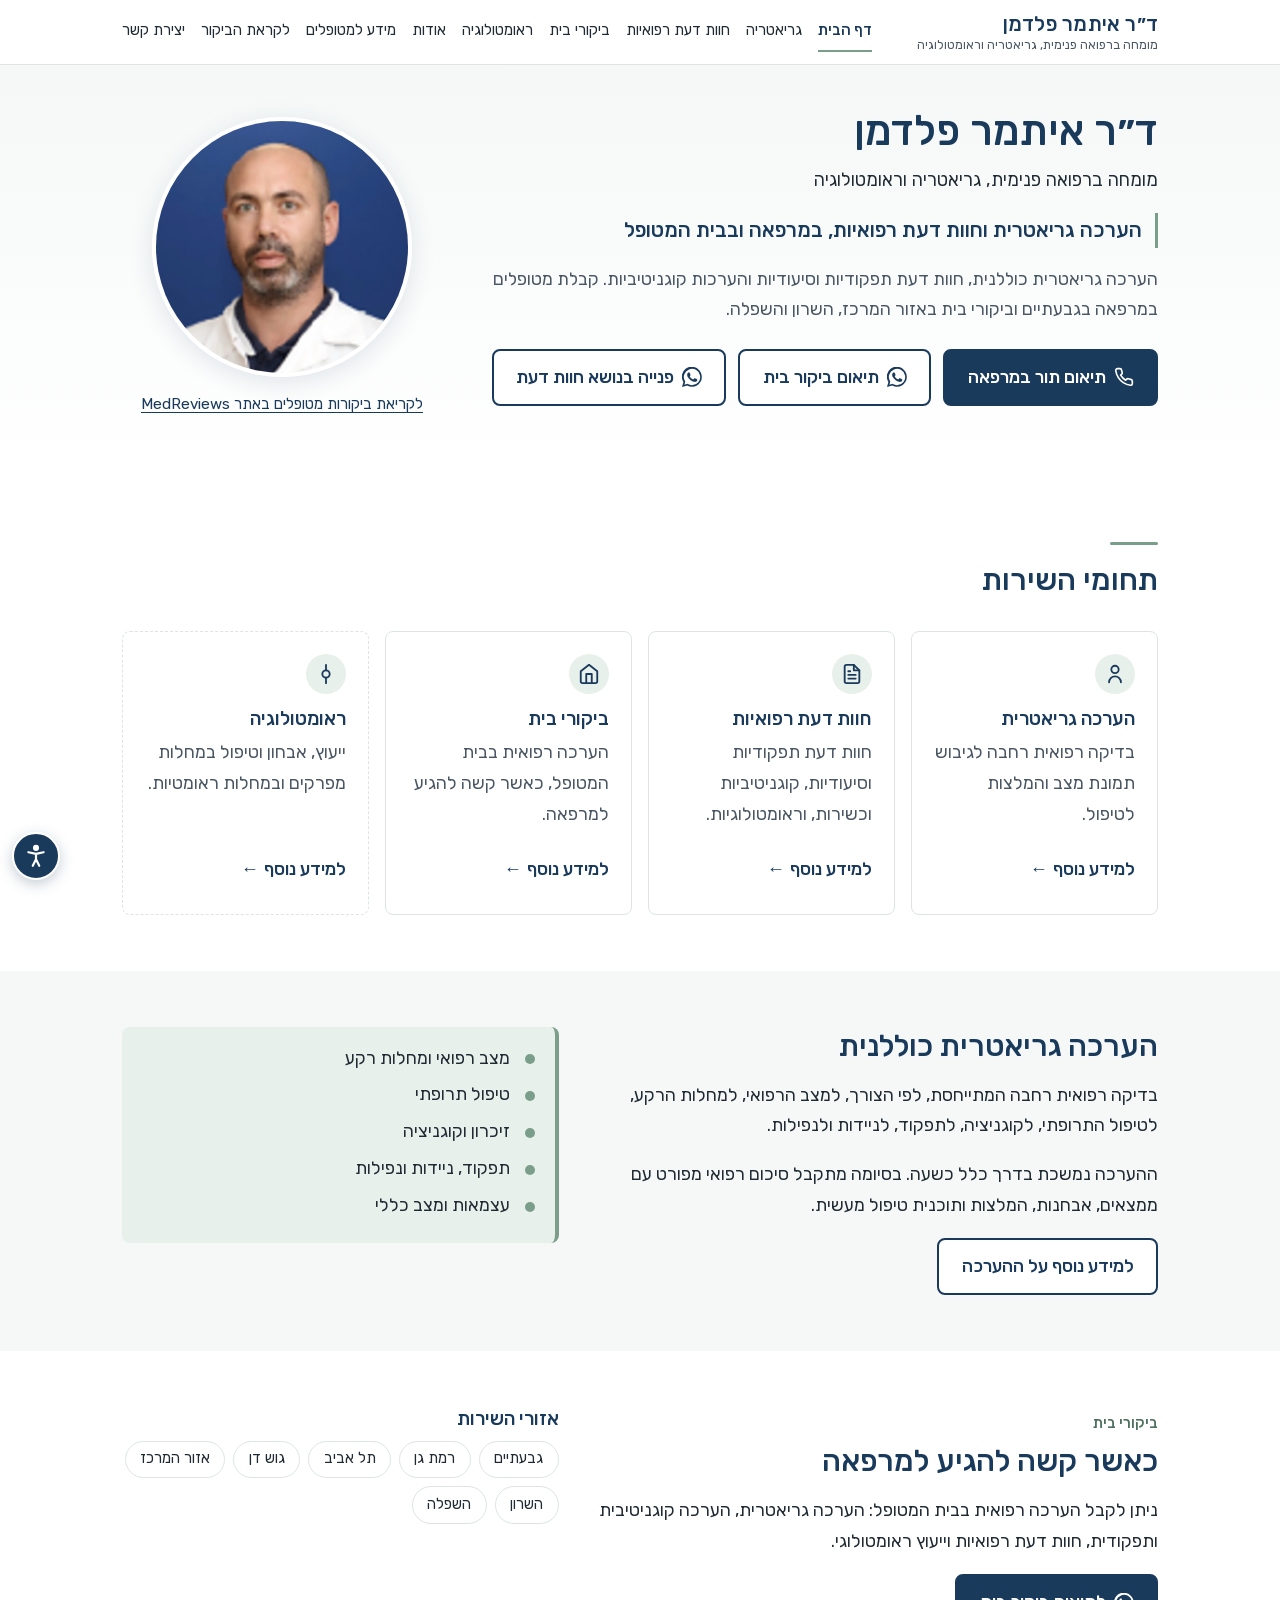
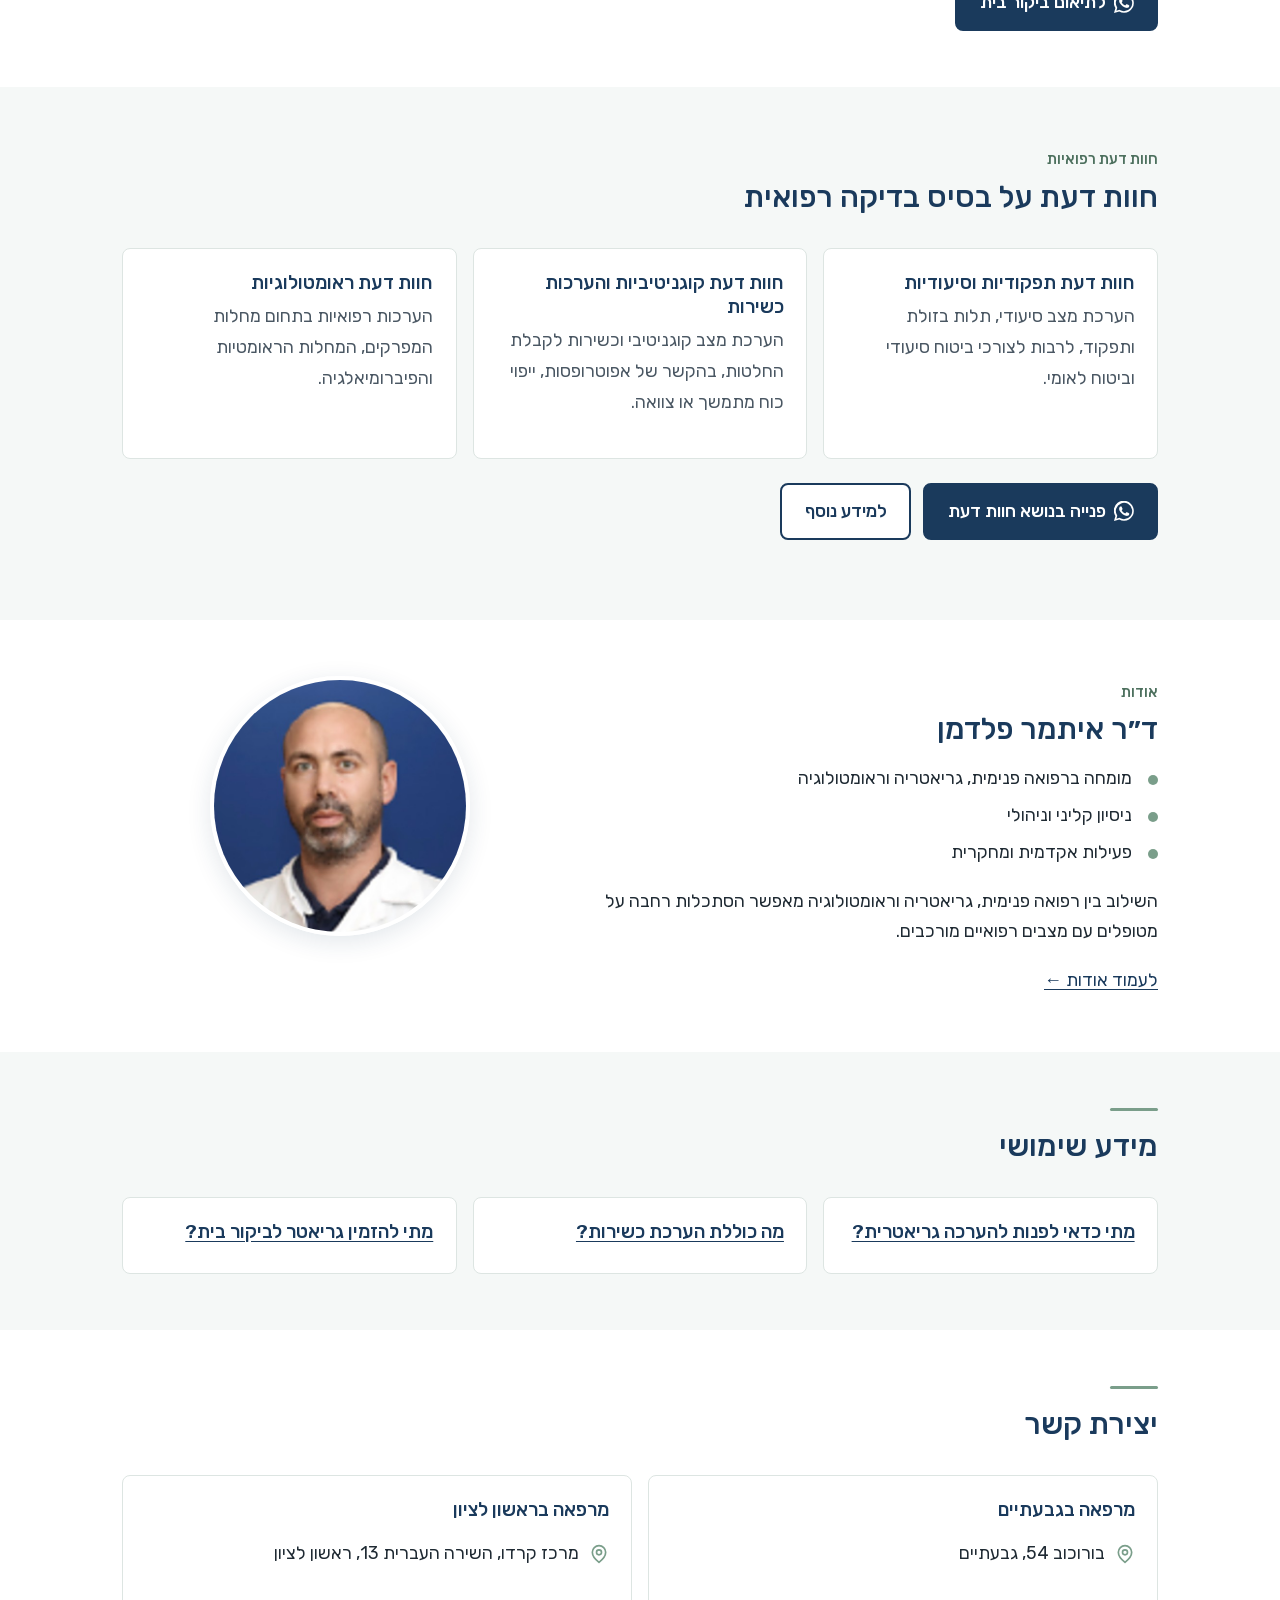
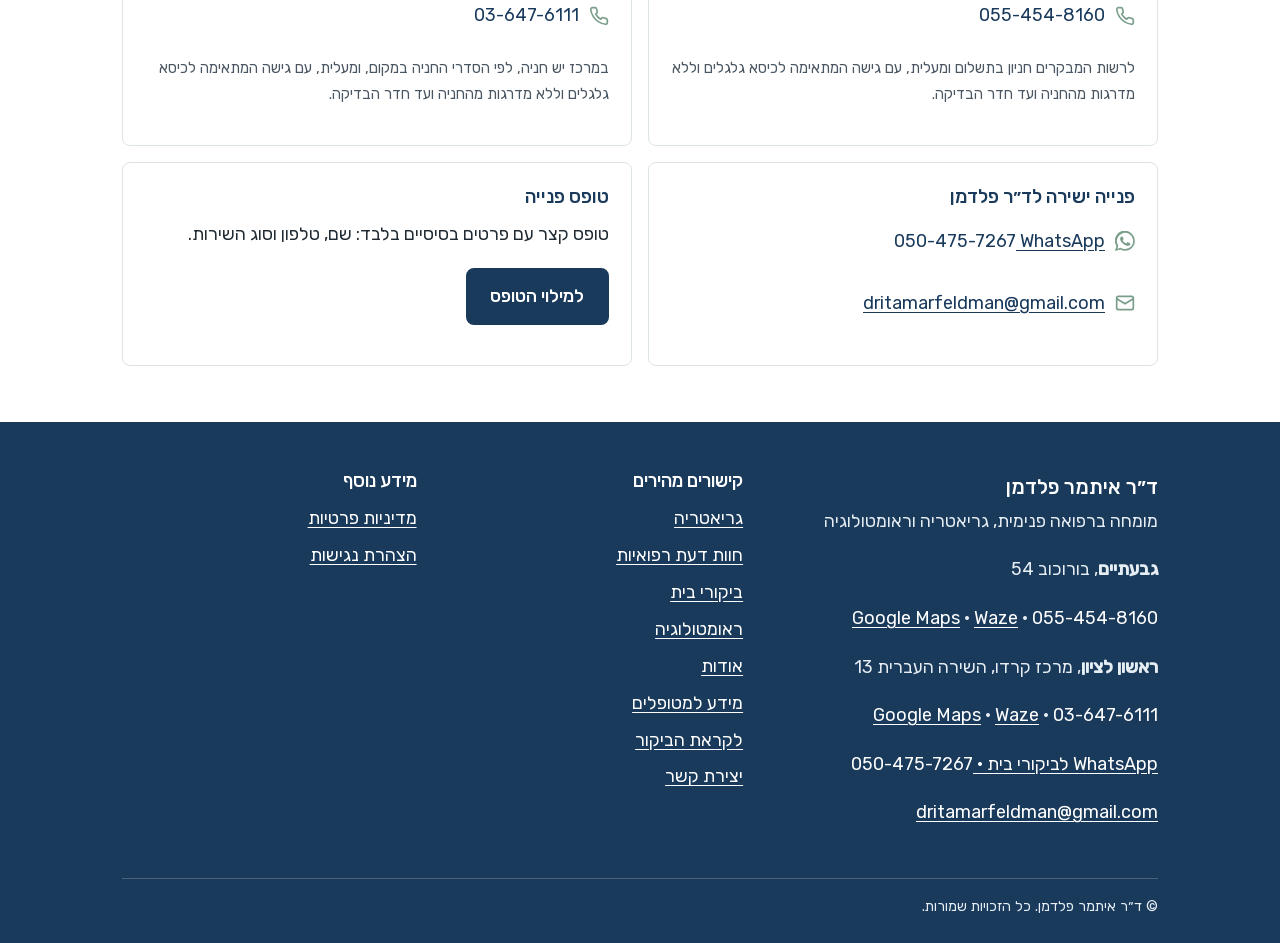
==== commit ecf3a53e: "Self-hosted font, privacy policy update; approved by Dr. Feldman 2026-10-23 Co-Authored-By: Claude O" ====
--- a/site/index.html
+++ b/site/index.html
@@ -3,13 +3,10 @@
 <head>
 <meta charset="utf-8">
 <meta name="viewport" content="width=device-width, initial-scale=1">
-<meta name="robots" content="noindex, nofollow">
 <title>ד״ר איתמר פלדמן | מומחה ברפואה פנימית, גריאטריה וראומטולוגיה</title>
 <meta name="description" content="הערכה גריאטרית כוללנית, חוות דעת תפקודיות וסיעודיות והערכות קוגניטיביות. מרפאה בגבעתיים וביקורי בית באזור המרכז, השרון והשפלה.">
 <meta name="theme-color" content="#1a3a5c">
-<link rel="preconnect" href="https://fonts.googleapis.com">
-<link rel="preconnect" href="https://fonts.gstatic.com" crossorigin>
-<link rel="stylesheet" href="https://fonts.googleapis.com/css2?family=Rubik:wght@400;500&display=swap">
+<link rel="preload" href="assets/fonts/rubik-hebrew.woff2" as="font" type="font/woff2" crossorigin>
 <link rel="stylesheet" href="assets/style.css">
 <link rel="icon" href="assets/favicon.svg" type="image/svg+xml">
 <script>try{(JSON.parse(localStorage.getItem("a11y"))||[]).forEach(function(c){document.documentElement.classList.add("a11y-"+c)})}catch(e){}</script>
@@ -304,6 +301,7 @@
   <a class="btn btn-outline" href="https://wa.me/972504757267?text=%D7%A9%D7%9C%D7%95%D7%9D%20%D7%93%D7%B4%D7%A8%20%D7%A4%D7%9C%D7%93%D7%9E%D7%9F%2C" data-event="click_whatsapp_general"><svg viewBox="0 0 24 24" fill="currentColor" aria-hidden="true"><path d="M17.5 14.4c-.3-.1-1.7-.8-2-.9-.3-.1-.5-.1-.7.1-.2.3-.8.9-.9 1.1-.2.2-.3.2-.6.1-.3-.1-1.2-.5-2.3-1.4-.9-.8-1.4-1.7-1.6-2-.2-.3 0-.5.1-.6l.4-.5c.2-.2.2-.3.3-.5.1-.2 0-.4 0-.5l-.9-2.2c-.2-.6-.5-.5-.7-.5h-.6c-.2 0-.5.1-.8.4-.3.3-1 1-1 2.5s1.1 2.9 1.2 3.1c.1.2 2.1 3.2 5.1 4.5.7.3 1.3.5 1.7.6.7.2 1.4.2 1.9.1.6-.1 1.7-.7 2-1.4.2-.7.2-1.3.2-1.4-.1-.1-.3-.2-.6-.3zM12 21.8c-1.8 0-3.5-.5-5-1.4l-.4-.2-3.7 1 1-3.6-.2-.4A9.8 9.8 0 1 1 12 21.8zm8.4-18.2A11.8 11.8 0 0 0 1.7 17.9L0 24l6.3-1.7A11.8 11.8 0 0 0 23.8 12c0-3.2-1.2-6.1-3.4-8.4z"/></svg>שאלה אחרת</a>
   <button type="button" class="sheet-close">סגירה</button>
 </div>
+
 <script src="assets/main.js" defer></script>
 </body>
 </html>
--- a/site/assets/style.css
+++ b/site/assets/style.css
@@ -14,6 +14,24 @@
   --radius: 8px;
   --wrap: 1100px;
   --bar-h: 64px;
+}
+
+/* Rubik (SIL OFL), self-hosted so no visitor request goes to Google. One variable file covers weights 400–500. */
+@font-face {
+  font-family: "Rubik";
+  font-style: normal;
+  font-weight: 400 500;
+  font-display: swap;
+  src: url(fonts/rubik-hebrew.woff2) format("woff2");
+  unicode-range: U+0307-0308, U+0590-05FF, U+200C-2010, U+20AA, U+25CC, U+FB1D-FB4F;
+}
+@font-face {
+  font-family: "Rubik";
+  font-style: normal;
+  font-weight: 400 500;
+  font-display: swap;
+  src: url(fonts/rubik-latin.woff2) format("woff2");
+  unicode-range: U+0000-00FF, U+0131, U+0152-0153, U+02BB-02BC, U+02C6, U+02DA, U+02DC, U+0304, U+0308, U+0329, U+2000-206F, U+20AC, U+2122, U+2191, U+2193, U+2212, U+2215, U+FEFF, U+FFFD;
 }
 
 *, *::before, *::after { box-sizing: border-box; }
@@ -233,9 +251,9 @@
 .tl-years { font-size: .9rem; color: var(--muted); direction: ltr; text-align: end; justify-self: start; }
 
 /* accessibility button + panel */
-.a11y-toggle { position: fixed; z-index: 65; inset-inline-end: 12px; bottom: calc(var(--bar-h) + 12px + env(safe-area-inset-bottom)); width: 48px; height: 48px; border-radius: 50%; border: 2px solid #fff; background: var(--blue); color: #fff; display: flex; align-items: center; justify-content: center; cursor: pointer; box-shadow: 0 4px 14px rgba(26,58,92,.25); padding: 0; }
+.a11y-toggle { position: fixed; z-index: 65; inset-inline-end: 12px; bottom: calc(var(--bar-h) + var(--consent-h, 0px) + 12px + env(safe-area-inset-bottom)); width: 48px; height: 48px; border-radius: 50%; border: 2px solid #fff; background: var(--blue); color: #fff; display: flex; align-items: center; justify-content: center; cursor: pointer; box-shadow: 0 4px 14px rgba(26,58,92,.25); padding: 0; }
 .a11y-toggle svg { width: 26px; height: 26px; }
-.a11y-panel { position: fixed; z-index: 75; inset-inline-end: 12px; bottom: calc(var(--bar-h) + 70px + env(safe-area-inset-bottom)); width: min(280px, calc(100vw - 24px)); background: #fff; border: 1px solid var(--border); border-radius: 12px; box-shadow: 0 8px 32px rgba(26,58,92,.2); padding: 1rem; display: grid; gap: .5rem; }
+.a11y-panel { position: fixed; z-index: 75; inset-inline-end: 12px; bottom: calc(var(--bar-h) + var(--consent-h, 0px) + 70px + env(safe-area-inset-bottom)); width: min(280px, calc(100vw - 24px)); background: #fff; border: 1px solid var(--border); border-radius: 12px; box-shadow: 0 8px 32px rgba(26,58,92,.2); padding: 1rem; display: grid; gap: .5rem; }
 .a11y-panel[hidden] { display: none; }
 .a11y-opt, .a11y-reset { font: inherit; text-align: start; min-height: 44px; padding: .5rem .9rem; border: 2px solid var(--blue); border-radius: var(--radius); background: #fff; color: var(--blue); cursor: pointer; }
 .a11y-opt[aria-pressed="true"] { background: var(--blue); color: #fff; }
@@ -243,10 +261,25 @@
 .a11y-reset { border-color: var(--border); color: var(--muted); }
 .a11y-panel a { padding: .3rem .2rem; }
 @media (min-width: 900px) {
-  .a11y-toggle { bottom: 20px; }
-  .a11y-panel { bottom: 80px; }
+  .a11y-toggle { bottom: calc(var(--consent-h, 0px) + 20px); }
+  .a11y-panel { bottom: calc(var(--consent-h, 0px) + 80px); }
 }
 @media print { .a11y-toggle, .a11y-panel { display: none !important; } }
+
+/* analytics consent banner (only rendered when GA is configured); sits above the mobile action bar */
+.consent { position: fixed; z-index: 68; inset-inline: 0; bottom: calc(var(--bar-h) + env(safe-area-inset-bottom)); background: #fff; border-block-start: 1px solid var(--border); box-shadow: 0 -8px 32px rgba(26,58,92,.18); padding: 1rem 16px; font-size: 1rem; }
+.consent[hidden] { display: none; }
+.consent-actions { display: flex; gap: .75rem; margin-block-start: .75rem; }
+.consent-actions .btn { flex: 1; }
+@media (min-width: 900px) {
+  .consent { bottom: 0; display: flex; align-items: center; gap: 1.5rem; padding-inline: max(16px, calc((100vw - var(--wrap)) / 2)); }
+  .consent p { margin: 0; }
+  .consent-actions { margin: 0; flex: none; }
+  .consent-actions .btn { flex: none; min-width: 7rem; white-space: nowrap; }
+}
+.link-btn { font: inherit; background: none; border: 0; padding: 0; color: inherit; text-decoration: underline; cursor: pointer; }
+.site-footer .link-btn { color: #fff; }
+@media print { .consent { display: none !important; } }
 
 /* larger text */
 html.a11y-text { font-size: 120%; }
@@ -259,12 +292,12 @@
 html.a11y-contrast { --blue: #ffd400; --blue-dark: #ffd400; --sage: #ffd400; --sage-text: #ffd400; --sage-light: #000; --bg: #000; --bg-alt: #000; --text: #fff; --muted: #fff; --border: #fff; --focus: #00e5ff; }
 html.a11y-contrast body, html.a11y-contrast .site-header, html.a11y-contrast .site-footer, html.a11y-contrast .hero,
 html.a11y-contrast .page-head, html.a11y-contrast .section, html.a11y-contrast .card, html.a11y-contrast details,
-html.a11y-contrast .note, html.a11y-contrast .sheet, html.a11y-contrast .a11y-panel, html.a11y-contrast .action-bar,
+html.a11y-contrast .note, html.a11y-contrast .sheet, html.a11y-contrast .a11y-panel, html.a11y-contrast .action-bar, html.a11y-contrast .consent,
 html.a11y-contrast .main-nav, html.a11y-contrast .contact-card, html.a11y-contrast input, html.a11y-contrast select,
 html.a11y-contrast textarea, html.a11y-contrast .chips li, html.a11y-contrast .a11y-opt, html.a11y-contrast .a11y-reset,
 html.a11y-contrast .menu-toggle { background: #000 !important; color: #fff !important; border-color: #fff !important; box-shadow: none !important; }
 html.a11y-contrast a:not(.btn), html.a11y-contrast summary, html.a11y-contrast h1, html.a11y-contrast h2, html.a11y-contrast h3,
-html.a11y-contrast .action-bar a, html.a11y-contrast .action-bar button { color: #ffd400 !important; }
+html.a11y-contrast .action-bar a, html.a11y-contrast .action-bar button, html.a11y-contrast .link-btn { color: #ffd400 !important; }
 html.a11y-contrast.a11y-links a:not(.btn) { background: none; color: #ffd400 !important; }
 html.a11y-contrast .btn-primary, html.a11y-contrast .a11y-opt[aria-pressed="true"], html.a11y-contrast .a11y-toggle { background: #ffd400 !important; color: #000 !important; border-color: #ffd400 !important; }
 html.a11y-contrast .btn-outline { background: #000 !important; color: #ffd400 !important; border-color: #ffd400 !important; }
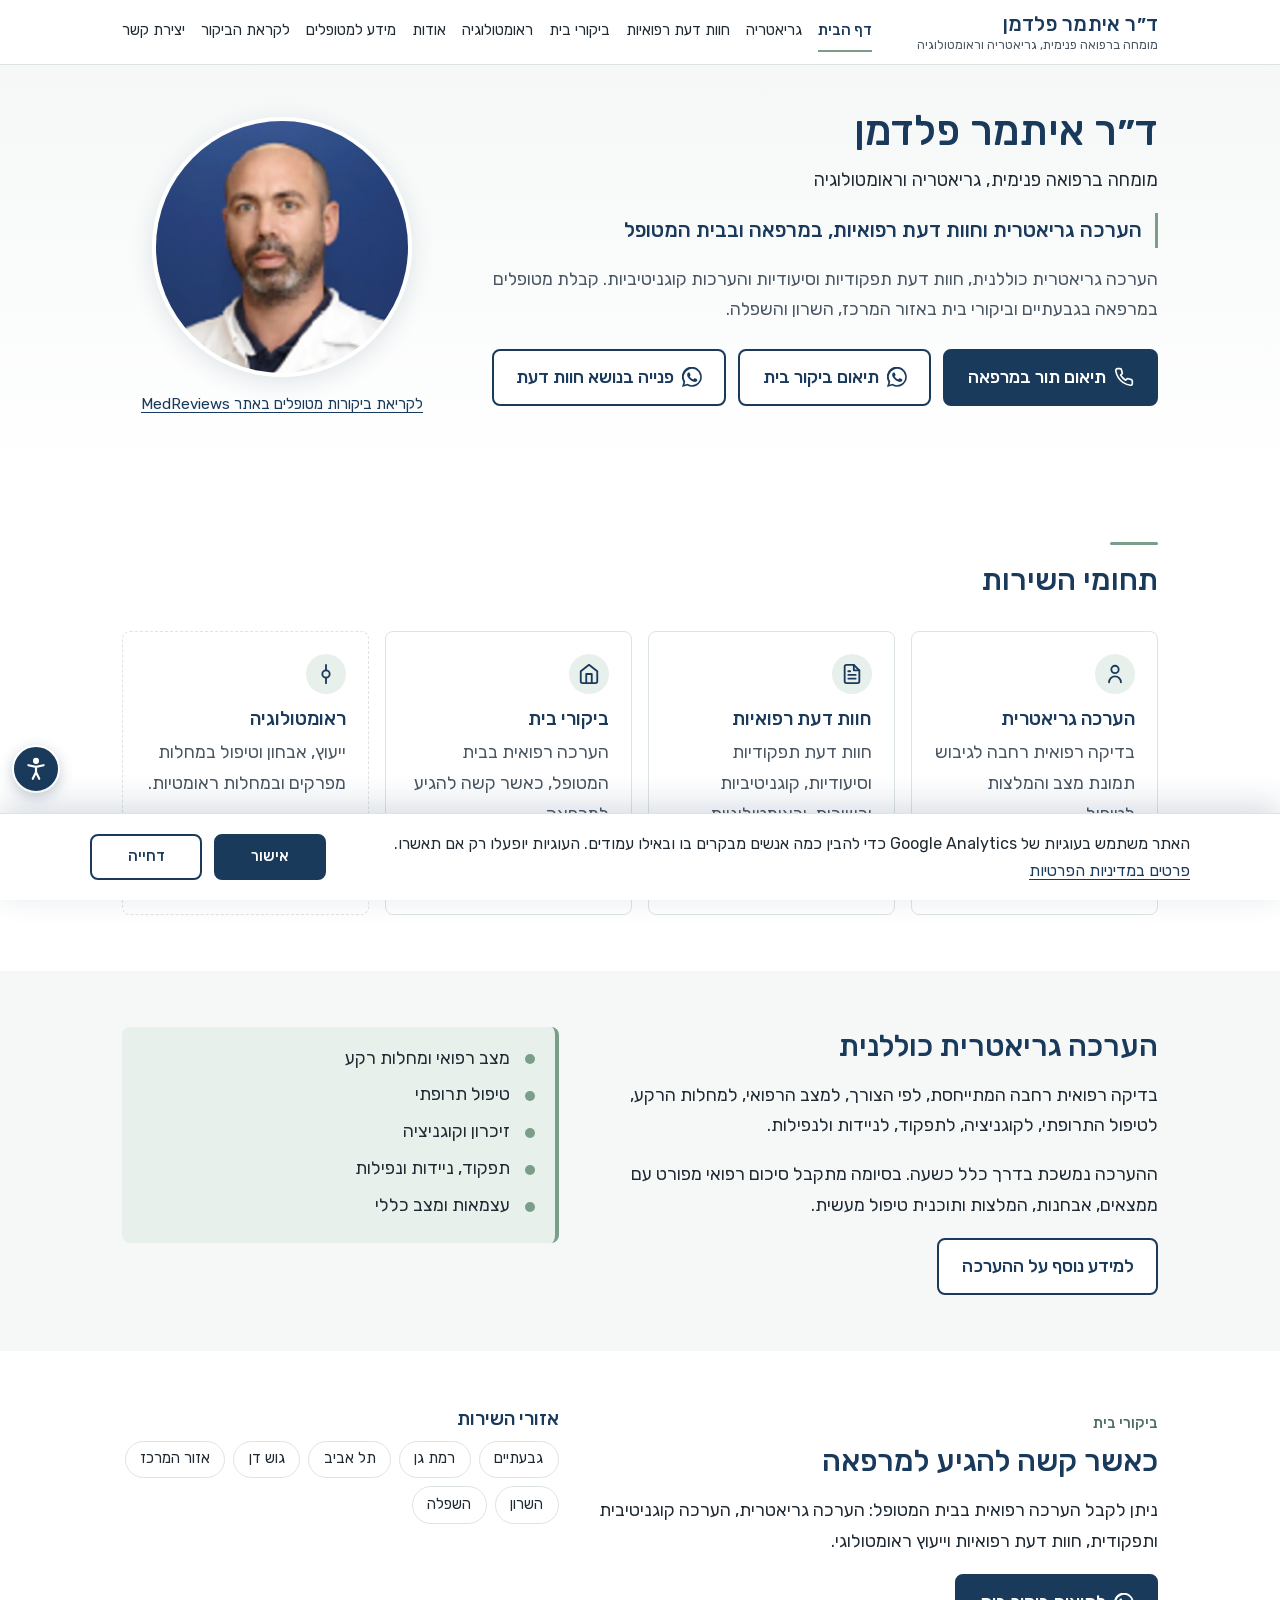
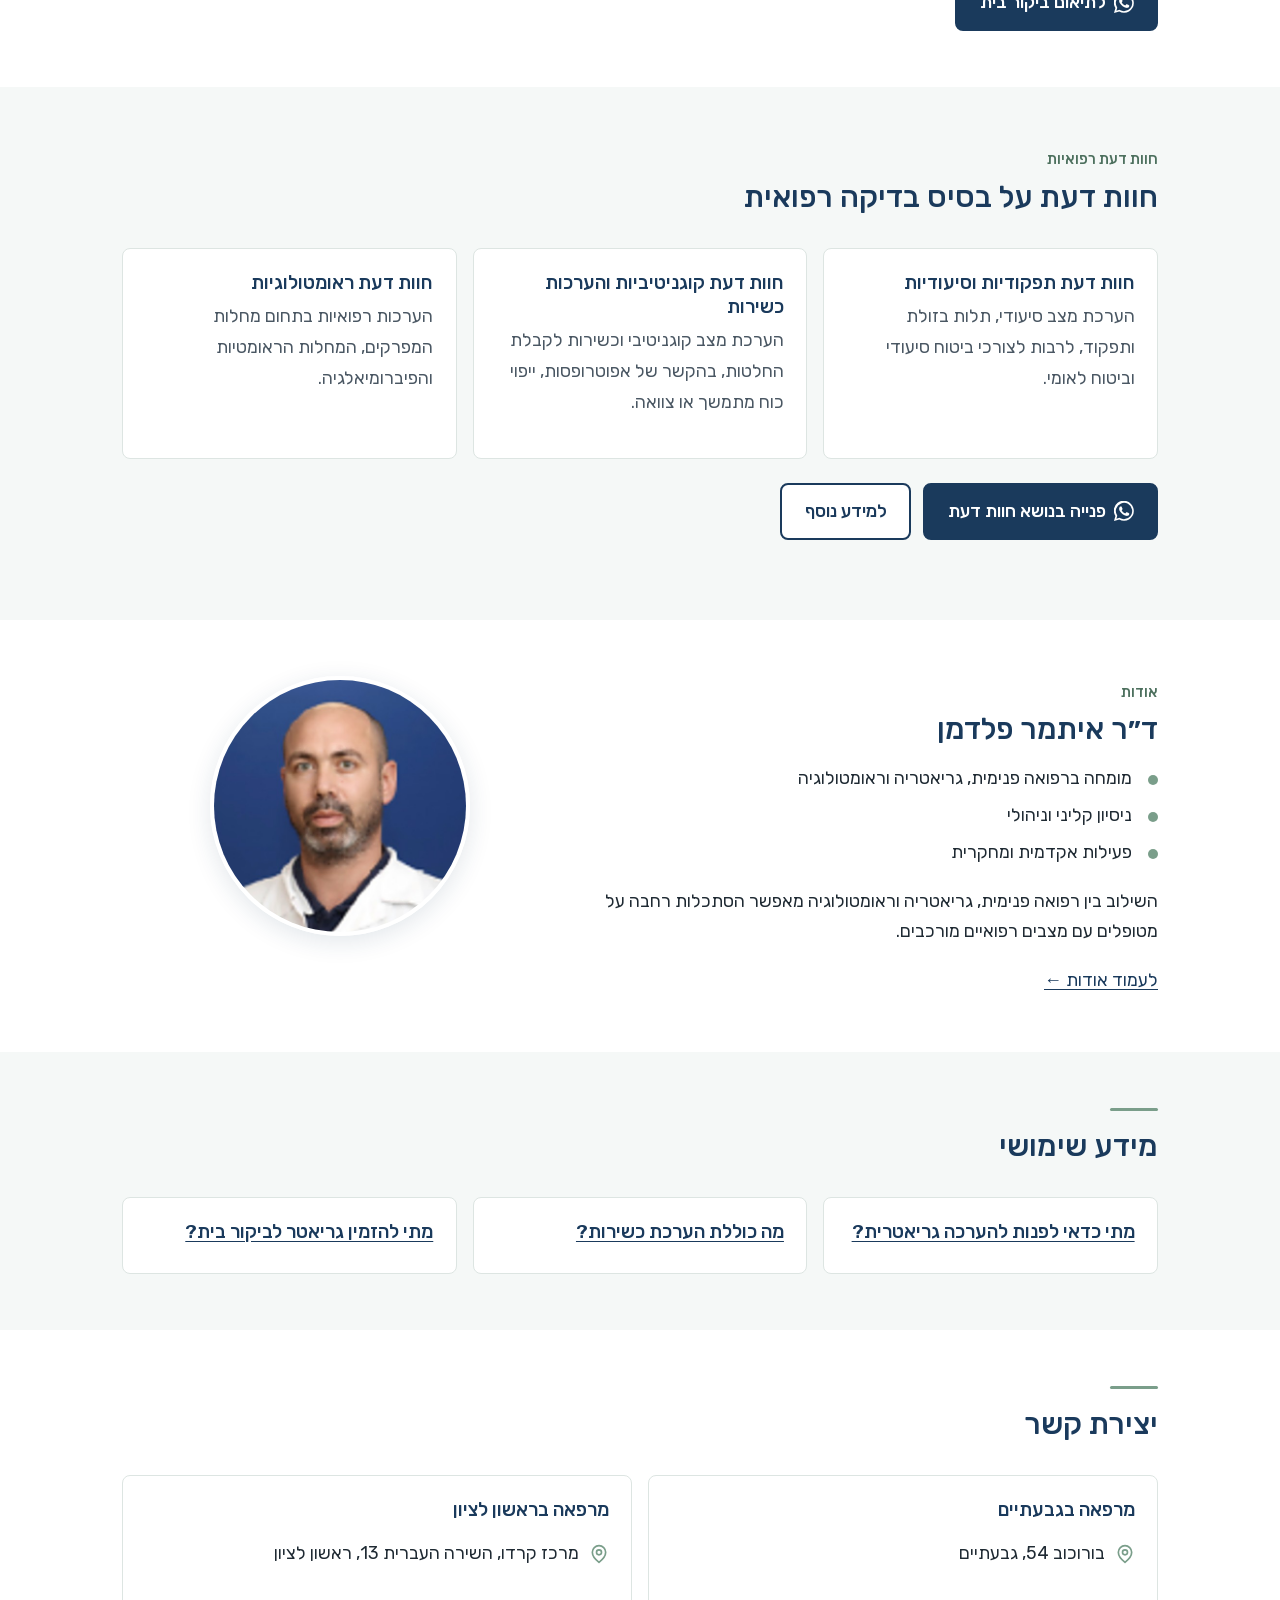
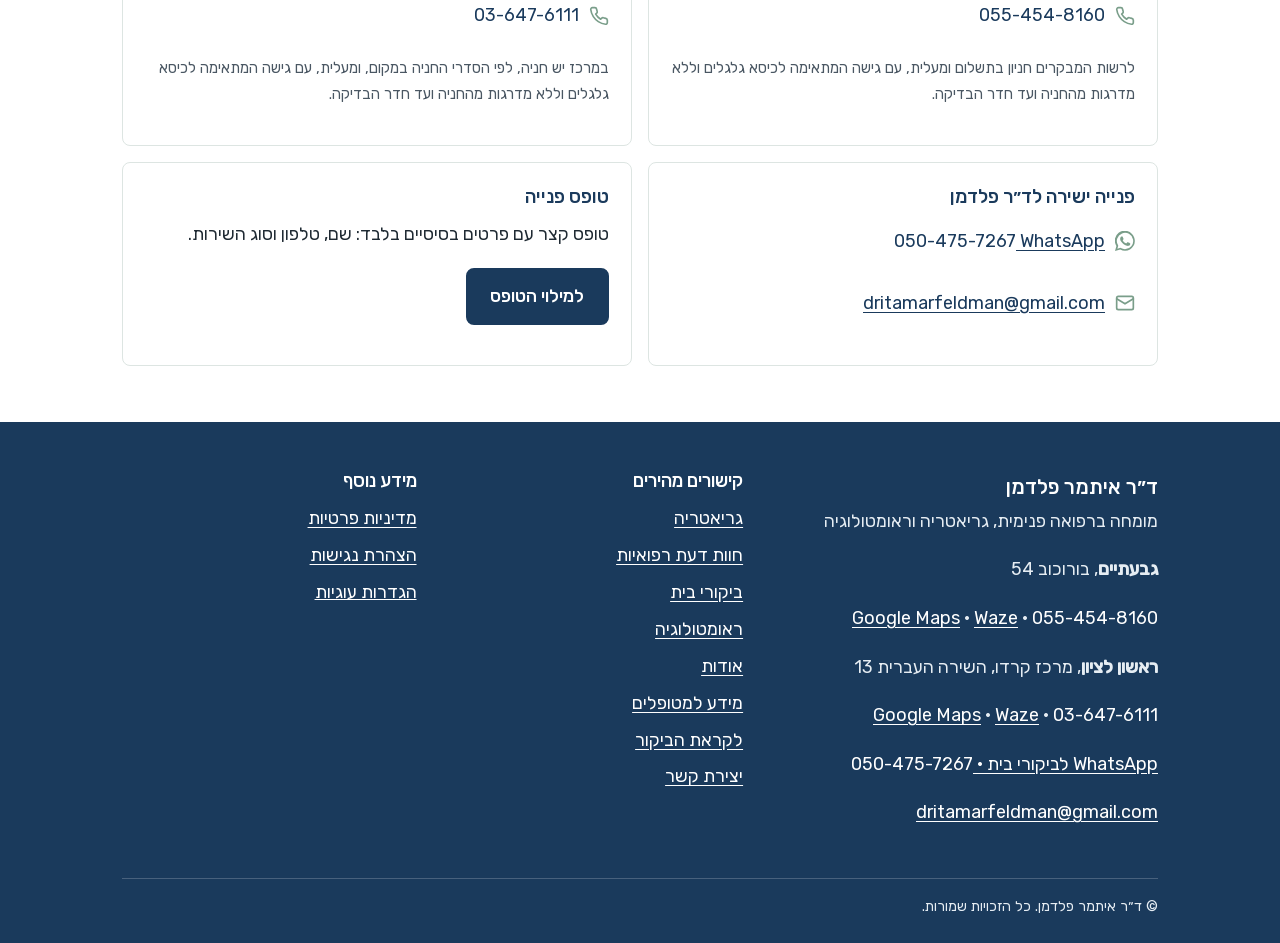
==== commit 2383aa14: "Google Analytics behind consent banner; approved by Dr. Feldman 2026-10-23 Co-Authored-By: Claude Op" ====
--- a/site/index.html
+++ b/site/index.html
@@ -1,5 +1,5 @@
 <!doctype html>
-<html lang="he" dir="rtl">
+<html lang="he" dir="rtl" data-ga="G-DVT6R9CZDX">
 <head>
 <meta charset="utf-8">
 <meta name="viewport" content="width=device-width, initial-scale=1">
@@ -275,6 +275,7 @@
         <ul>
           <li><a href="privacy/">מדיניות פרטיות</a></li>
           <li><a href="accessibility/">הצהרת נגישות</a></li>
+          <li><button type="button" class="link-btn consent-open">הגדרות עוגיות</button></li>
         </ul>
       </div>
     </div>
@@ -301,7 +302,13 @@
   <a class="btn btn-outline" href="https://wa.me/972504757267?text=%D7%A9%D7%9C%D7%95%D7%9D%20%D7%93%D7%B4%D7%A8%20%D7%A4%D7%9C%D7%93%D7%9E%D7%9F%2C" data-event="click_whatsapp_general"><svg viewBox="0 0 24 24" fill="currentColor" aria-hidden="true"><path d="M17.5 14.4c-.3-.1-1.7-.8-2-.9-.3-.1-.5-.1-.7.1-.2.3-.8.9-.9 1.1-.2.2-.3.2-.6.1-.3-.1-1.2-.5-2.3-1.4-.9-.8-1.4-1.7-1.6-2-.2-.3 0-.5.1-.6l.4-.5c.2-.2.2-.3.3-.5.1-.2 0-.4 0-.5l-.9-2.2c-.2-.6-.5-.5-.7-.5h-.6c-.2 0-.5.1-.8.4-.3.3-1 1-1 2.5s1.1 2.9 1.2 3.1c.1.2 2.1 3.2 5.1 4.5.7.3 1.3.5 1.7.6.7.2 1.4.2 1.9.1.6-.1 1.7-.7 2-1.4.2-.7.2-1.3.2-1.4-.1-.1-.3-.2-.6-.3zM12 21.8c-1.8 0-3.5-.5-5-1.4l-.4-.2-3.7 1 1-3.6-.2-.4A9.8 9.8 0 1 1 12 21.8zm8.4-18.2A11.8 11.8 0 0 0 1.7 17.9L0 24l6.3-1.7A11.8 11.8 0 0 0 23.8 12c0-3.2-1.2-6.1-3.4-8.4z"/></svg>שאלה אחרת</a>
   <button type="button" class="sheet-close">סגירה</button>
 </div>
-
+<div class="consent" id="consent" role="region" aria-label="הסכמה לעוגיות" hidden>
+  <p class="mt-0">האתר משתמש בעוגיות של Google Analytics כדי להבין כמה אנשים מבקרים בו ובאילו עמודים. העוגיות יופעלו רק אם תאשרו. <a href="privacy/#cookies">פרטים במדיניות הפרטיות</a></p>
+  <div class="consent-actions">
+    <button type="button" class="btn btn-primary btn-sm" data-consent="granted">אישור</button>
+    <button type="button" class="btn btn-outline btn-sm" data-consent="denied">דחייה</button>
+  </div>
+</div>
 <script src="assets/main.js" defer></script>
 </body>
 </html>
--- a/site/assets/style.css
+++ b/site/assets/style.css
@@ -278,7 +278,7 @@
   .consent-actions .btn { flex: none; min-width: 7rem; white-space: nowrap; }
 }
 .link-btn { font: inherit; background: none; border: 0; padding: 0; color: inherit; text-decoration: underline; cursor: pointer; }
-.site-footer .link-btn { color: #fff; }
+.site-footer .link-btn { color: #fff; min-height: 44px; margin-block: -.6rem; } /* finger-sized tap area, same line spacing as the links beside it */
 @media print { .consent { display: none !important; } }
 
 /* larger text */
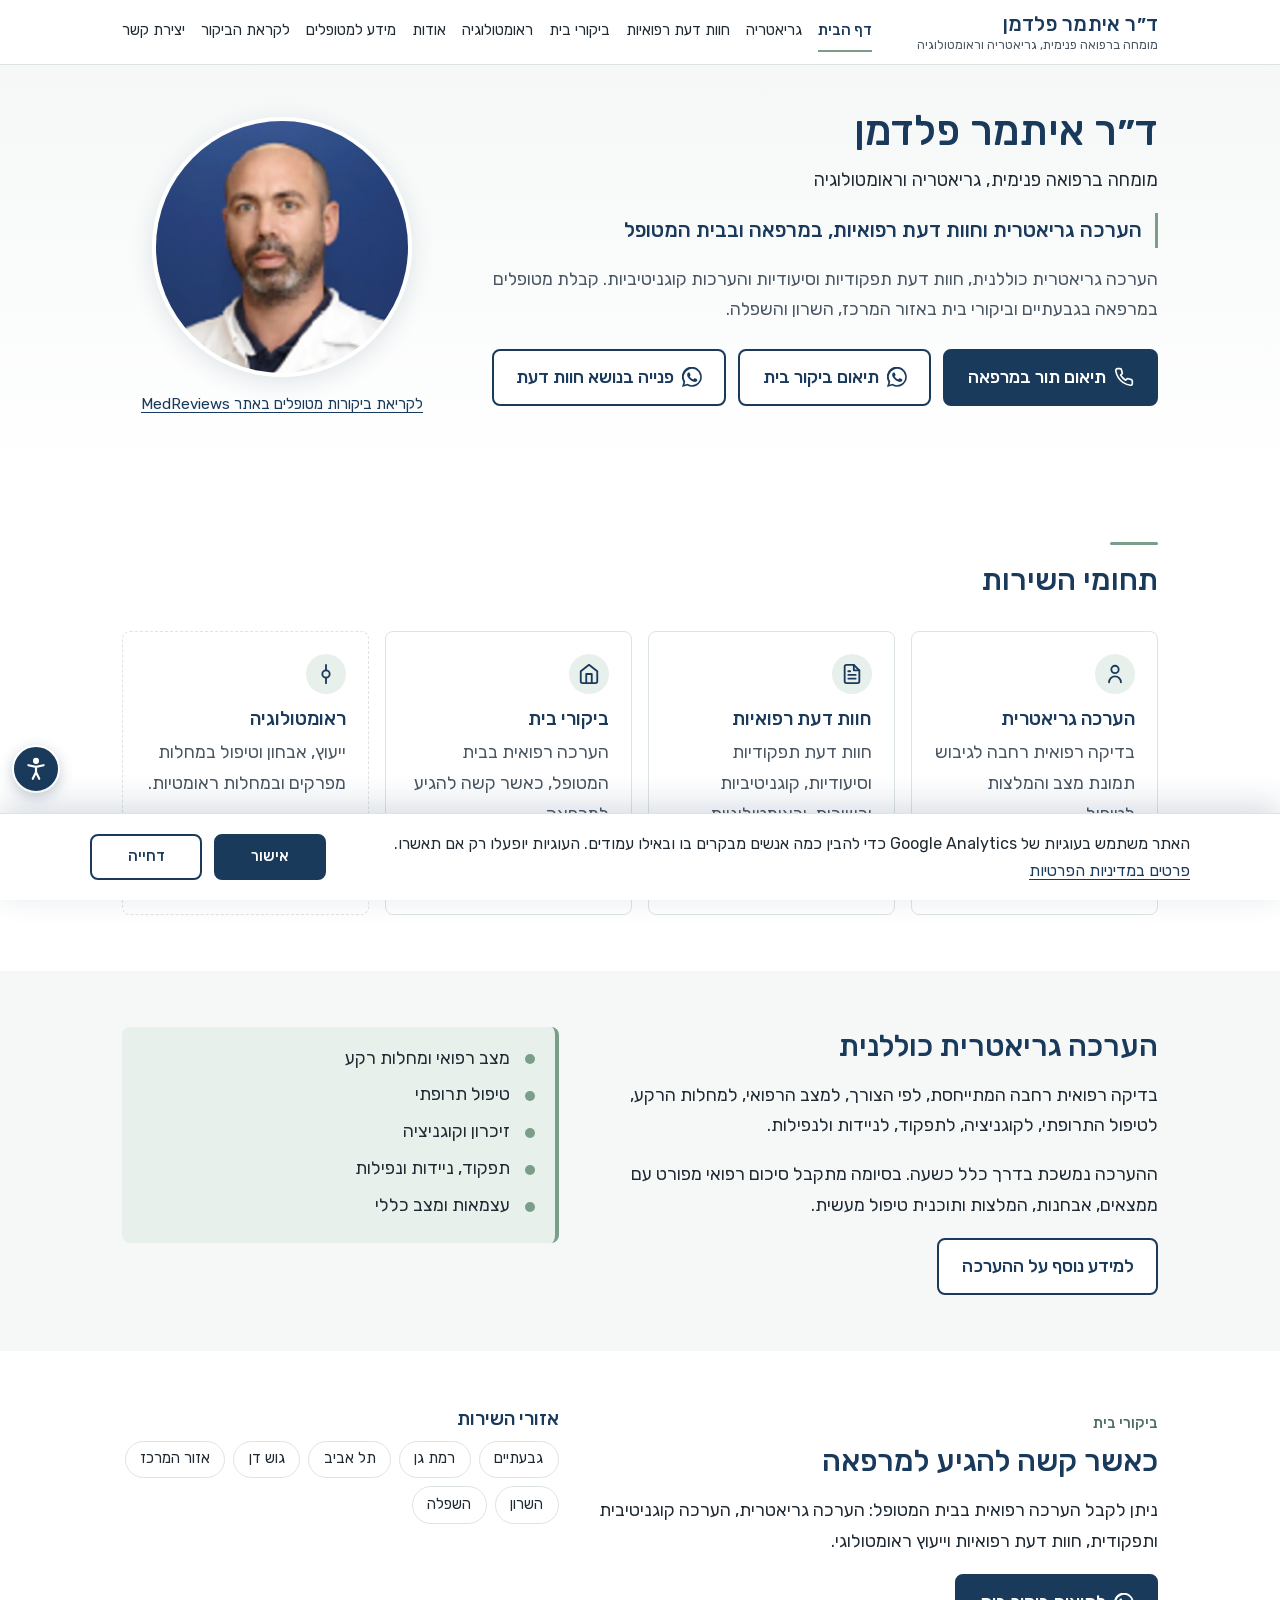
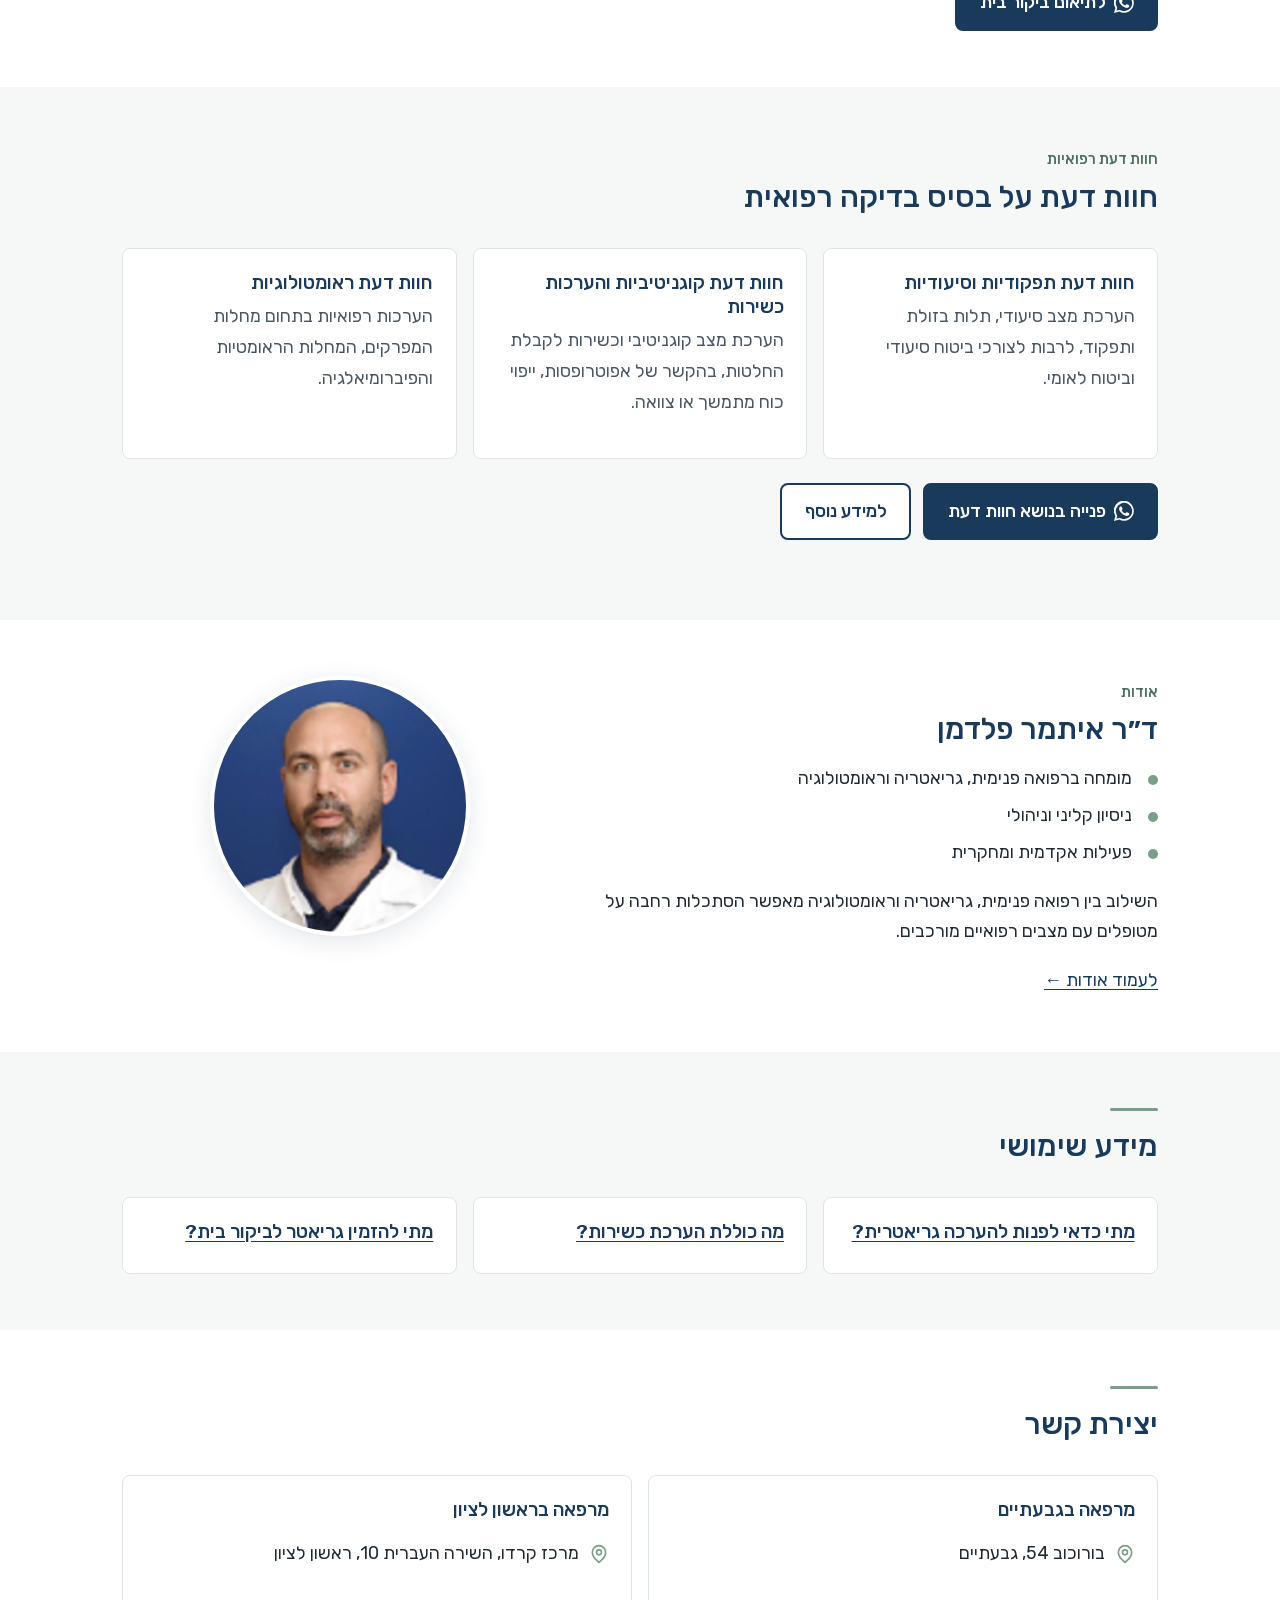
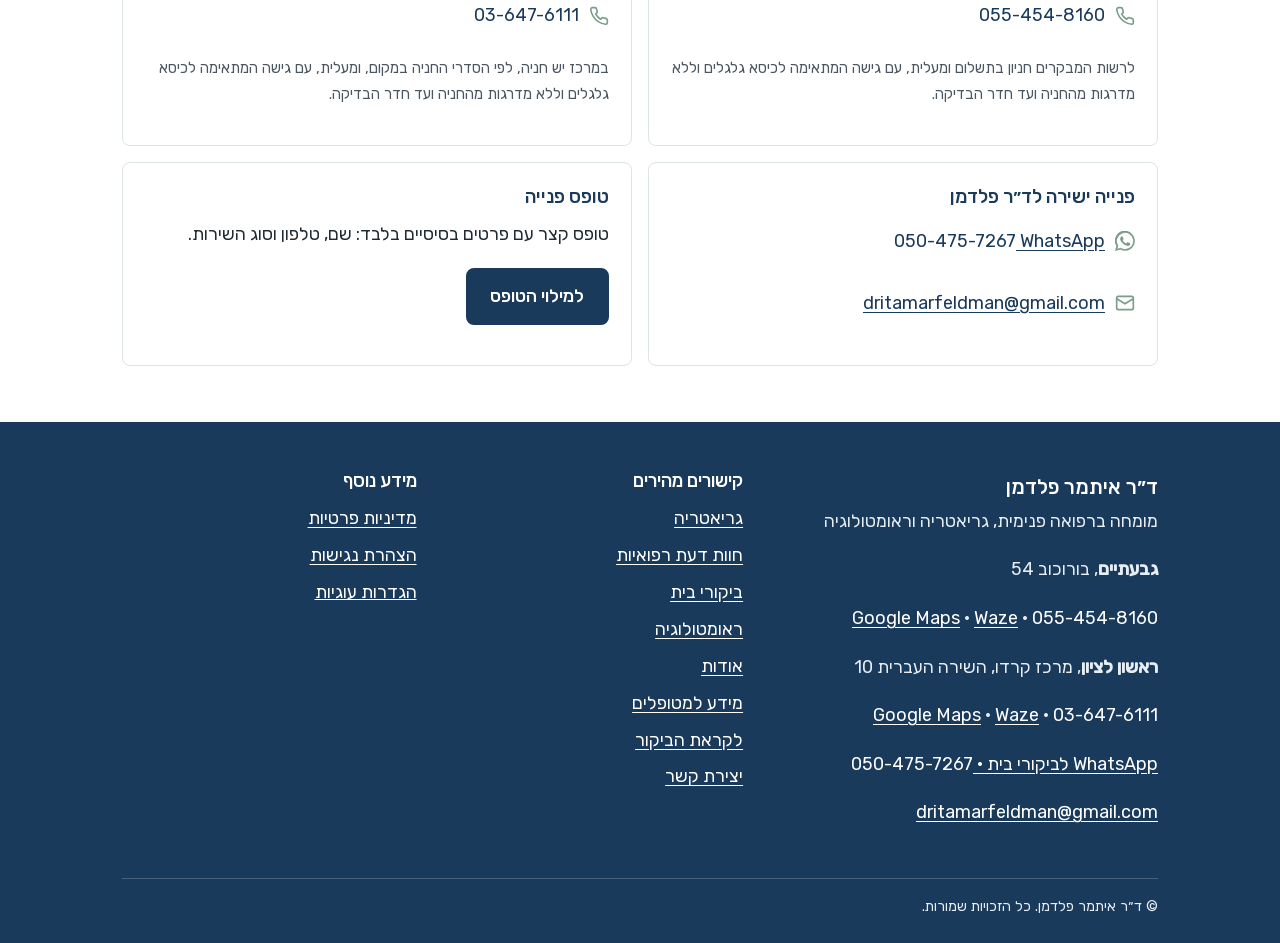
==== commit 5d48e077: "Rishon clinic address: HaShira HaIvrit 10 (was 13); approved by Dr. Feldman 2026-10-30 Co-Authored-B" ====
--- a/site/index.html
+++ b/site/index.html
@@ -6,12 +6,15 @@
 <title>ד״ר איתמר פלדמן | מומחה ברפואה פנימית, גריאטריה וראומטולוגיה</title>
 <meta name="description" content="הערכה גריאטרית כוללנית, חוות דעת תפקודיות וסיעודיות והערכות קוגניטיביות. מרפאה בגבעתיים וביקורי בית באזור המרכז, השרון והשפלה.">
 <meta name="theme-color" content="#1a3a5c">
+<meta name="google-site-verification" content="_Bo9wCO7IE3prAjK7AFUlr_3YNK2Yjqp1hTtn1VICvY">
+<link rel="canonical" href="https://drfeldman.co.il/">
 <link rel="preload" href="assets/fonts/rubik-hebrew.woff2" as="font" type="font/woff2" crossorigin>
 <link rel="stylesheet" href="assets/style.css">
 <link rel="icon" href="assets/favicon.svg" type="image/svg+xml">
 <script>try{(JSON.parse(localStorage.getItem("a11y"))||[]).forEach(function(c){document.documentElement.classList.add("a11y-"+c)})}catch(e){}</script>
 <script type="application/ld+json">
 {"@context":"https://schema.org","@type":"Physician","name":"ד״ר איתמר פלדמן",
+"url":"https://drfeldman.co.il/",
 "description":"מומחה ברפואה פנימית, גריאטריה וראומטולוגיה",
 "medicalSpecialty":["InternalMedicine","Geriatric","Rheumatologic"],
 "email":"dritamarfeldman@gmail.com",
@@ -19,7 +22,7 @@
  {"@type":"MedicalClinic","name":"מרפאת ד״ר איתמר פלדמן, גבעתיים","telephone":"+972-55-454-8160",
   "address":{"@type":"PostalAddress","streetAddress":"בורוכוב 54","addressLocality":"גבעתיים","addressCountry":"IL"}},
  {"@type":"MedicalClinic","name":"מרכז קרדו, ראשון לציון","telephone":"+972-3-647-6111",
-  "address":{"@type":"PostalAddress","streetAddress":"השירה העברית 13","addressLocality":"ראשון לציון","addressCountry":"IL"}}
+  "address":{"@type":"PostalAddress","streetAddress":"השירה העברית 10","addressLocality":"ראשון לציון","addressCountry":"IL"}}
 ],
 "areaServed":["גבעתיים","רמת גן","תל אביב","גוש דן","המרכז","השרון","השפלה"]}
 </script>
@@ -221,7 +224,7 @@
       </div>
       <div class="contact-card">
         <h3>מרפאה בראשון לציון</h3>
-        <p class="contact-line"><svg viewBox="0 0 24 24" fill="none" stroke="currentColor" stroke-width="2" stroke-linecap="round" stroke-linejoin="round" aria-hidden="true"><path d="M20 10c0 6-8 12-8 12s-8-6-8-12a8 8 0 0 1 16 0z"/><circle cx="12" cy="10" r="3"/></svg>מרכז קרדו, השירה העברית 13, ראשון לציון</p>
+        <p class="contact-line"><svg viewBox="0 0 24 24" fill="none" stroke="currentColor" stroke-width="2" stroke-linecap="round" stroke-linejoin="round" aria-hidden="true"><path d="M20 10c0 6-8 12-8 12s-8-6-8-12a8 8 0 0 1 16 0z"/><circle cx="12" cy="10" r="3"/></svg>מרכז קרדו, השירה העברית 10, ראשון לציון</p>
         <p class="contact-line"><svg viewBox="0 0 24 24" fill="none" stroke="currentColor" stroke-width="2" stroke-linecap="round" stroke-linejoin="round" aria-hidden="true"><path d="M22 16.9v3a2 2 0 0 1-2.2 2 19.8 19.8 0 0 1-8.6-3.1 19.5 19.5 0 0 1-6-6A19.8 19.8 0 0 1 2.1 4.2 2 2 0 0 1 4.1 2h3a2 2 0 0 1 2 1.7c.1.9.4 1.8.7 2.7a2 2 0 0 1-.5 2.1L8 9.8a16 16 0 0 0 6 6l1.3-1.3a2 2 0 0 1 2.1-.4c.9.3 1.8.6 2.7.7a2 2 0 0 1 1.7 2z"/></svg><a href="tel:+97236476111" data-event="click_phone_rishon"><span class="ltr">03-647-6111</span></a></p>
         <p class="hint">במרכז יש חניה, לפי הסדרי החניה במקום, ומעלית, עם גישה המתאימה לכיסא גלגלים וללא מדרגות מהחניה ועד חדר הבדיקה.</p>
       </div>
@@ -251,8 +254,8 @@
           <p class="mt-0"><a href="tel:+972554548160" data-event="click_phone_givatayim"><span class="ltr">055-454-8160</span></a> · <a href="https://www.google.com/maps/search/?api=1&query=%D7%91%D7%95%D7%A8%D7%95%D7%9B%D7%95%D7%91%2054%2C%20%D7%92%D7%91%D7%A2%D7%AA%D7%99%D7%99%D7%9D" target="_blank" rel="noopener" data-event="click_navigation_givatayim">Google Maps</a> · <a href="https://waze.com/ul?q=%D7%91%D7%95%D7%A8%D7%95%D7%9B%D7%95%D7%91%2054%2C%20%D7%92%D7%91%D7%A2%D7%AA%D7%99%D7%99%D7%9D&navigate=yes" target="_blank" rel="noopener" data-event="click_navigation_givatayim">Waze</a></p>
         </div>
         <div class="footer-clinic">
-          <p class="mt-0"><strong>ראשון לציון</strong>, מרכז קרדו, השירה העברית 13</p>
-          <p class="mt-0"><a href="tel:+97236476111" data-event="click_phone_rishon"><span class="ltr">03-647-6111</span></a> · <a href="https://www.google.com/maps/search/?api=1&query=%D7%94%D7%A9%D7%99%D7%A8%D7%94%20%D7%94%D7%A2%D7%91%D7%A8%D7%99%D7%AA%2013%2C%20%D7%A8%D7%90%D7%A9%D7%95%D7%9F%20%D7%9C%D7%A6%D7%99%D7%95%D7%9F" target="_blank" rel="noopener" data-event="click_navigation_rishon">Google Maps</a> · <a href="https://waze.com/ul?q=%D7%94%D7%A9%D7%99%D7%A8%D7%94%20%D7%94%D7%A2%D7%91%D7%A8%D7%99%D7%AA%2013%2C%20%D7%A8%D7%90%D7%A9%D7%95%D7%9F%20%D7%9C%D7%A6%D7%99%D7%95%D7%9F&navigate=yes" target="_blank" rel="noopener" data-event="click_navigation_rishon">Waze</a></p>
+          <p class="mt-0"><strong>ראשון לציון</strong>, מרכז קרדו, השירה העברית 10</p>
+          <p class="mt-0"><a href="tel:+97236476111" data-event="click_phone_rishon"><span class="ltr">03-647-6111</span></a> · <a href="https://www.google.com/maps/search/?api=1&query=%D7%94%D7%A9%D7%99%D7%A8%D7%94%20%D7%94%D7%A2%D7%91%D7%A8%D7%99%D7%AA%2010%2C%20%D7%A8%D7%90%D7%A9%D7%95%D7%9F%20%D7%9C%D7%A6%D7%99%D7%95%D7%9F" target="_blank" rel="noopener" data-event="click_navigation_rishon">Google Maps</a> · <a href="https://waze.com/ul?q=%D7%94%D7%A9%D7%99%D7%A8%D7%94%20%D7%94%D7%A2%D7%91%D7%A8%D7%99%D7%AA%2010%2C%20%D7%A8%D7%90%D7%A9%D7%95%D7%9F%20%D7%9C%D7%A6%D7%99%D7%95%D7%9F&navigate=yes" target="_blank" rel="noopener" data-event="click_navigation_rishon">Waze</a></p>
         </div>
         <p><a href="https://wa.me/972504757267?text=%D7%A9%D7%9C%D7%95%D7%9D%20%D7%93%D7%B4%D7%A8%20%D7%A4%D7%9C%D7%93%D7%9E%D7%9F%2C%20%D7%90%D7%A0%D7%99%20%D7%9E%D7%A2%D7%95%D7%A0%D7%99%D7%99%D7%9F%2F%D7%AA%20%D7%9C%D7%AA%D7%90%D7%9D%20%D7%91%D7%99%D7%A7%D7%95%D7%A8%20%D7%91%D7%99%D7%AA." data-event="click_whatsapp_home">WhatsApp לביקורי בית · <span class="ltr">050-475-7267</span></a></p>
         <p><a href="mailto:dritamarfeldman@gmail.com" data-event="click_email">dritamarfeldman@gmail.com</a></p>
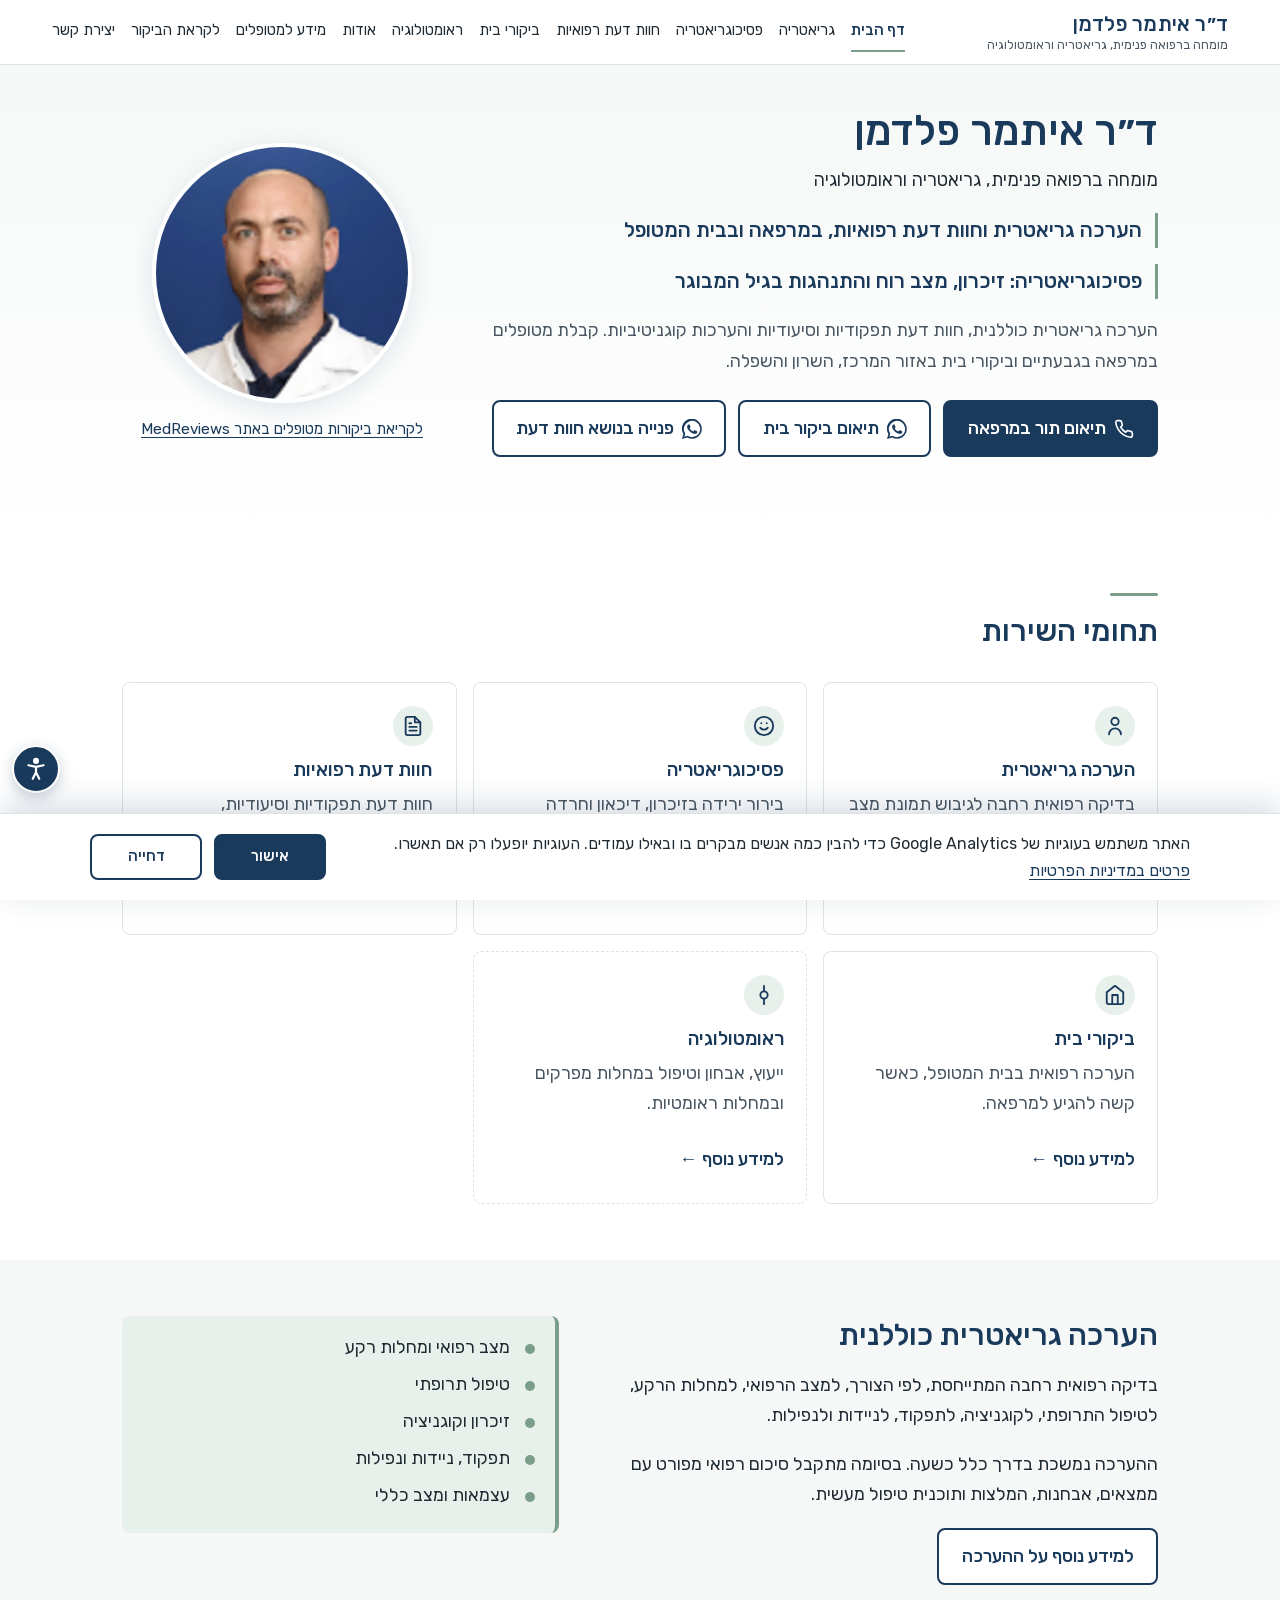
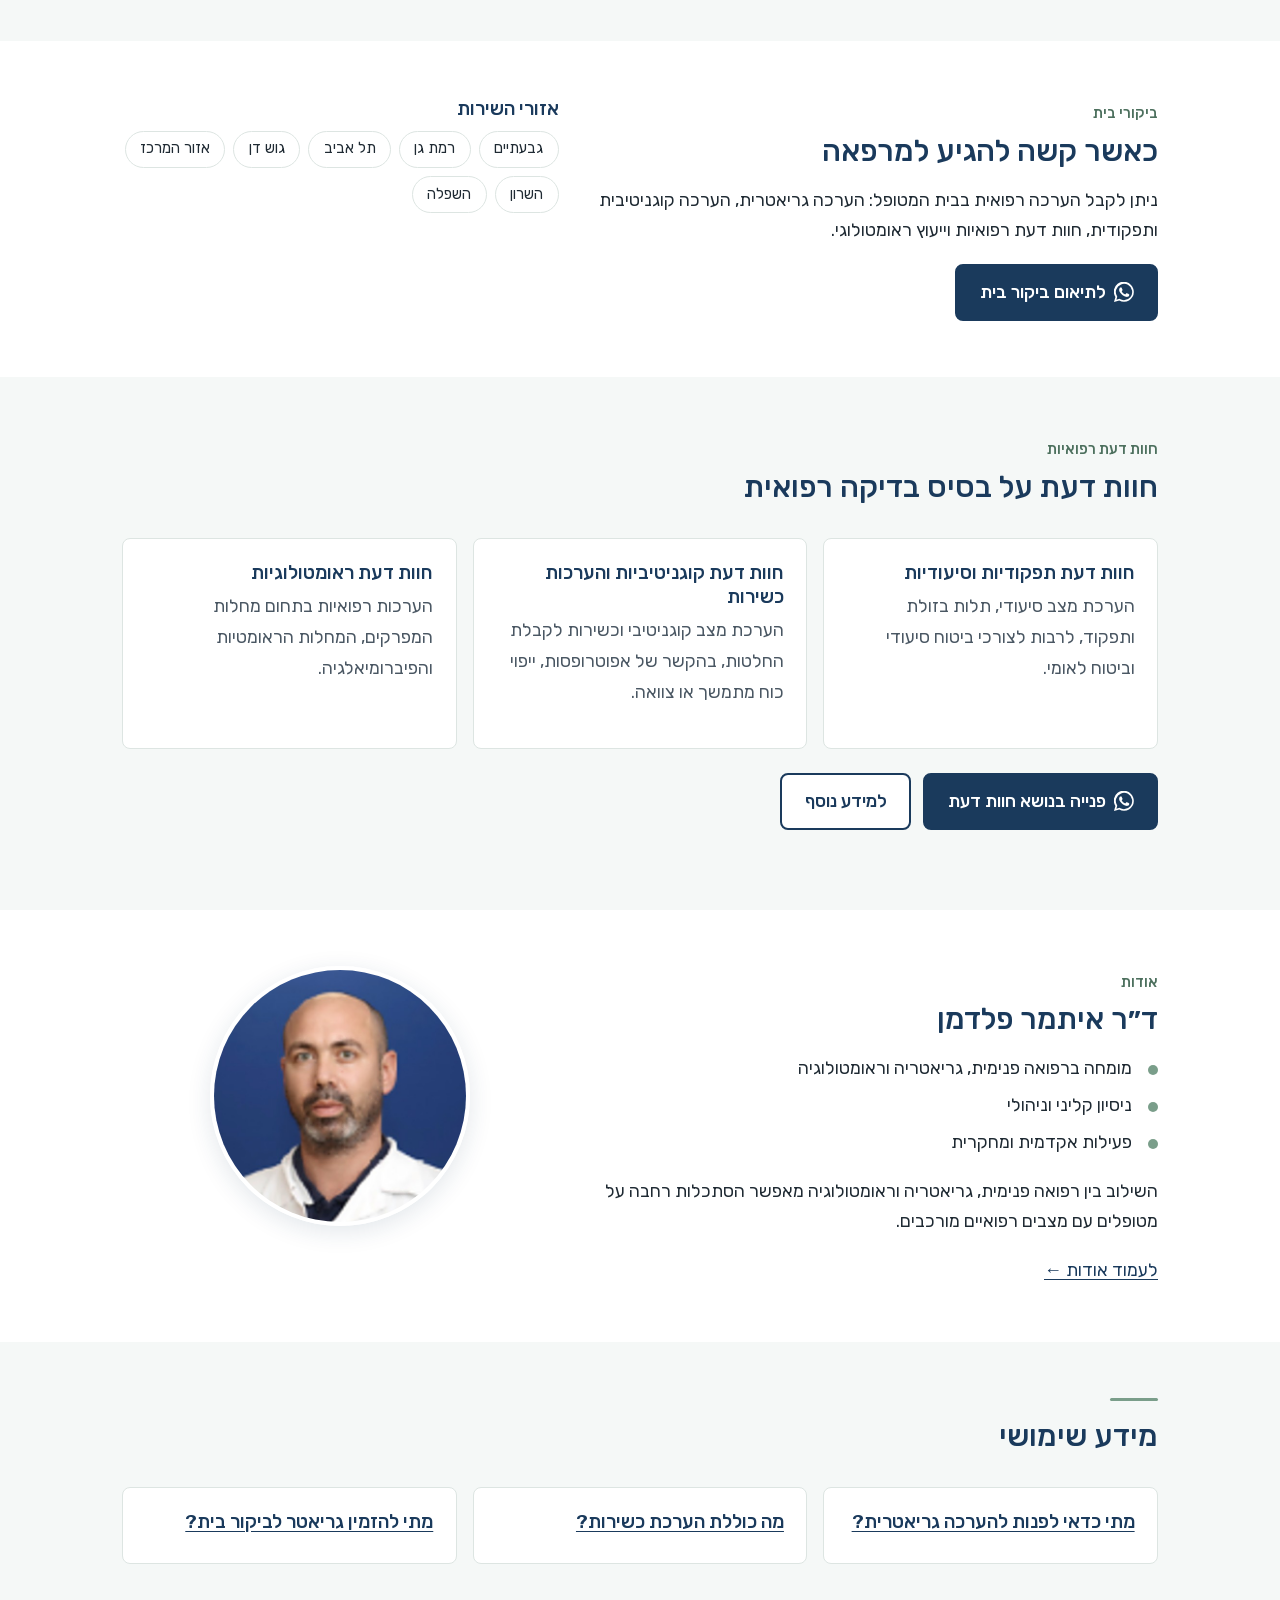
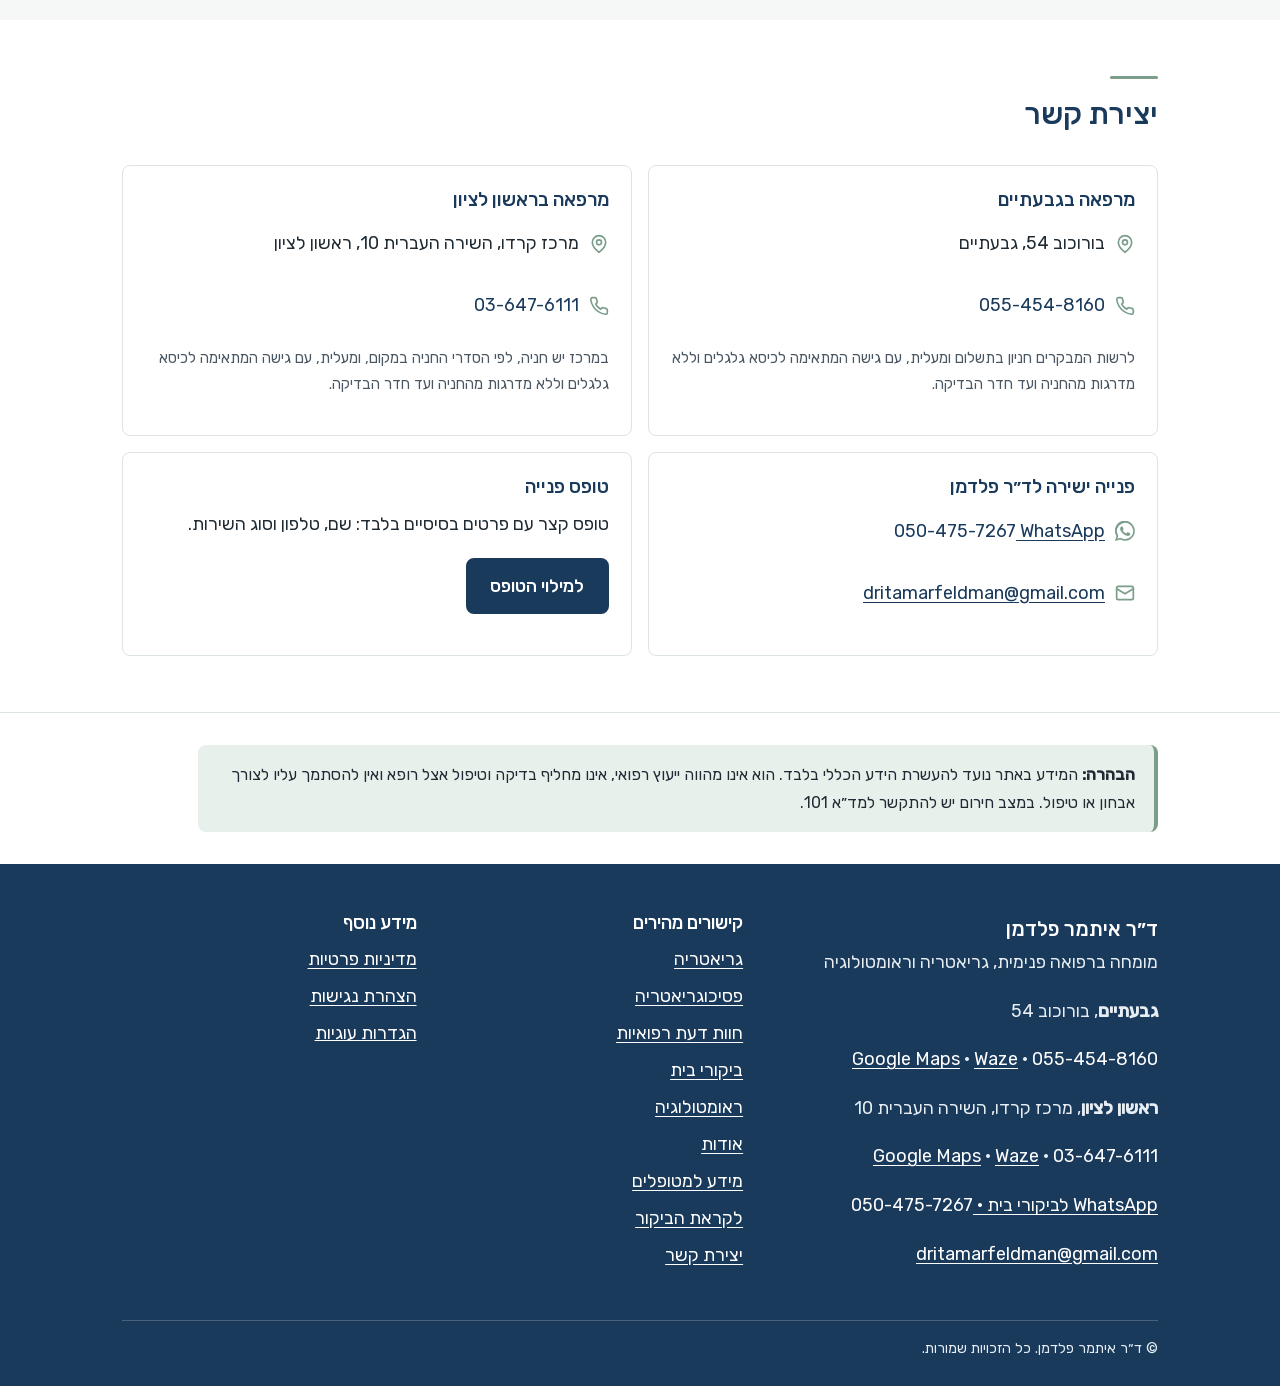
==== commit 2e0ad9ff: "Psychogeriatrics page, medical disclaimer on every page, GCA wording, Givatayim phone on before-visi" ====
--- a/site/index.html
+++ b/site/index.html
@@ -49,6 +49,7 @@
       <ul>
 <li><a href="" aria-current="page">דף הבית</a></li>
 <li><a href="geriatrics/">גריאטריה</a></li>
+<li><a href="psychogeriatrics/">פסיכוגריאטריה</a></li>
 <li><a href="medical-opinions/">חוות דעת רפואיות</a></li>
 <li><a href="home-visits/">ביקורי בית</a></li>
 <li><a href="rheumatology/">ראומטולוגיה</a></li>
@@ -67,6 +68,7 @@
       <h1>ד״ר איתמר פלדמן</h1>
       <p class="hero-spec">מומחה ברפואה פנימית, גריאטריה וראומטולוגיה</p>
       <p class="hero-tagline">הערכה גריאטרית וחוות דעת רפואיות, במרפאה ובבית המטופל</p>
+      <p class="hero-tagline">פסיכוגריאטריה: זיכרון, מצב רוח והתנהגות בגיל המבוגר</p>
       <p class="lead">הערכה גריאטרית כוללנית, חוות דעת תפקודיות וסיעודיות והערכות קוגניטיביות. קבלת מטופלים במרפאה בגבעתיים וביקורי בית באזור המרכז, השרון והשפלה.</p>
       <div class="btn-stack">
         <a class="btn btn-primary" href="tel:+972554548160" data-event="click_phone_givatayim"><svg viewBox="0 0 24 24" fill="none" stroke="currentColor" stroke-width="2" stroke-linecap="round" stroke-linejoin="round" aria-hidden="true"><path d="M22 16.9v3a2 2 0 0 1-2.2 2 19.8 19.8 0 0 1-8.6-3.1 19.5 19.5 0 0 1-6-6A19.8 19.8 0 0 1 2.1 4.2 2 2 0 0 1 4.1 2h3a2 2 0 0 1 2 1.7c.1.9.4 1.8.7 2.7a2 2 0 0 1-.5 2.1L8 9.8a16 16 0 0 0 6 6l1.3-1.3a2 2 0 0 1 2.1-.4c.9.3 1.8.6 2.7.7a2 2 0 0 1 1.7 2z"/></svg>תיאום תור במרפאה</a>
@@ -87,12 +89,18 @@
       <span class="accent-line"></span>
       <h2 id="services-title">תחומי השירות</h2>
     </div>
-    <div class="cards cards-4">
+    <div class="cards cards-3">
       <article class="card">
         <span class="card-icon"><svg viewBox="0 0 24 24" fill="none" stroke="currentColor" stroke-width="2" stroke-linecap="round" stroke-linejoin="round" aria-hidden="true"><circle cx="12" cy="7" r="4"/><path d="M5.5 21a6.5 6.5 0 0 1 13 0"/></svg></span>
         <h3>הערכה גריאטרית</h3>
         <p>בדיקה רפואית רחבה לגיבוש תמונת מצב והמלצות לטיפול.</p>
         <a class="more" href="geriatrics/">למידע נוסף<span class="sr-only"> על הערכה גריאטרית</span></a>
+      </article>
+      <article class="card">
+        <span class="card-icon"><svg viewBox="0 0 24 24" fill="none" stroke="currentColor" stroke-width="2" stroke-linecap="round" stroke-linejoin="round" aria-hidden="true"><circle cx="12" cy="12" r="10"/><path d="M8 14s1.5 2 4 2 4-2 4-2M9 9h.01M15 9h.01"/></svg></span>
+        <h3>פסיכוגריאטריה</h3>
+        <p>בירור ירידה בזיכרון, דיכאון וחרדה ושינויים בהתנהגות בגיל המבוגר.</p>
+        <a class="more" href="psychogeriatrics/">למידע נוסף<span class="sr-only"> על פסיכוגריאטריה</span></a>
       </article>
       <article class="card">
         <span class="card-icon"><svg viewBox="0 0 24 24" fill="none" stroke="currentColor" stroke-width="2" stroke-linecap="round" stroke-linejoin="round" aria-hidden="true"><path d="M14 2H6a2 2 0 0 0-2 2v16a2 2 0 0 0 2 2h12a2 2 0 0 0 2-2V8z"/><path d="M14 2v6h6M16 13H8M16 17H8M10 9H8"/></svg></span>
@@ -242,6 +250,11 @@
   </div>
 </section>
 
+<section class="disclaimer" aria-label="הבהרה">
+  <div class="wrap">
+    <p class="note"><strong>הבהרה:</strong> המידע באתר נועד להעשרת הידע הכללי בלבד. הוא אינו מהווה ייעוץ רפואי, אינו מחליף בדיקה וטיפול אצל רופא ואין להסתמך עליו לצורך אבחון או טיפול. במצב חירום יש להתקשר <span class="nowrap">למד״א <span class="ltr">101</span>.</span></p>
+  </div>
+</section>
 </main>
 <footer class="site-footer">
   <div class="wrap">
@@ -264,6 +277,7 @@
         <h2>קישורים מהירים</h2>
         <ul>
 <li><a href="geriatrics/">גריאטריה</a></li>
+<li><a href="psychogeriatrics/">פסיכוגריאטריה</a></li>
 <li><a href="medical-opinions/">חוות דעת רפואיות</a></li>
 <li><a href="home-visits/">ביקורי בית</a></li>
 <li><a href="rheumatology/">ראומטולוגיה</a></li>
--- a/site/assets/style.css
+++ b/site/assets/style.css
@@ -71,9 +71,9 @@
 .wrap { max-width: var(--wrap); margin-inline: auto; padding-inline: 16px; }
 @media (min-width: 900px) { .wrap { padding-inline: 32px; } }
 
-/* Header */
+/* Header (wider than the page column so all ten menu links fit on one line) */
 .site-header { position: sticky; top: 0; z-index: 50; background: rgba(255,255,255,.97); border-block-end: 1px solid var(--border); }
-.header-row { display: flex; align-items: center; justify-content: space-between; gap: 1rem; min-height: 64px; }
+.header-row { max-width: 1240px; display: flex; align-items: center; justify-content: space-between; gap: 1rem; min-height: 64px; }
 .logo { text-decoration: none; color: var(--blue); display: flex; flex-direction: column; line-height: 1.2; }
 .logo-name { font-size: 1.3rem; font-weight: 500; letter-spacing: .01em; }
 .logo-sub { font-size: .8rem; color: var(--muted); font-weight: 400; }
@@ -85,7 +85,7 @@
 .main-nav li { margin: 0; }
 .main-nav a { display: block; padding: .75rem .25rem; text-decoration: none; color: var(--text); border-block-end: 1px solid var(--bg-alt); min-height: 48px; }
 .main-nav a[aria-current="page"] { color: var(--blue); font-weight: 500; border-inline-start: 3px solid var(--sage); padding-inline-start: .6rem; }
-@media (min-width: 1100px) {
+@media (min-width: 1240px) {
   .menu-toggle { display: none; }
   .logo { white-space: nowrap; }
   .main-nav, .main-nav.open { display: block; position: static; box-shadow: none; border: 0; background: none; flex: 1; }
@@ -200,6 +200,11 @@
 .site-footer ul { list-style: none; padding: 0; }
 .site-footer li { margin-block-end: .4rem; }
 .footer-brand { font-size: 1.3rem; color: #fff; font-weight: 500; margin: 0; }
+.nowrap { white-space: nowrap; }
+
+/* medical disclaimer at the end of every page's content */
+.disclaimer { padding-block: 32px; border-block-start: 1px solid var(--border); }
+.disclaimer .note { margin: 0; max-width: 60rem; font-size: 1rem; }
 .footer-bottom { border-block-start: 1px solid rgba(255,255,255,.2); margin-block-start: 2rem; padding-block-start: 1rem; font-size: .9rem; display: flex; flex-wrap: wrap; gap: .5rem 1.5rem; justify-content: space-between; }
 
 /* Mobile action bar */
@@ -316,7 +321,7 @@
 .reviews-link { white-space: normal; }
 .prose a[href^="mailto:"], .chips li, .btn, .action-bar span { overflow-wrap: anywhere; }
 .btn-stack > *, .hero-grid > *, .split > * { min-width: 0; max-width: 100%; }
-@media (max-width: 1099px) { .header-row { flex-wrap: wrap; } }
-@media (min-width: 1100px) { .main-nav ul { flex-wrap: wrap; } }
+@media (max-width: 1239px) { .header-row { flex-wrap: wrap; } }
+@media (min-width: 1240px) { .main-nav ul { flex-wrap: wrap; } }
 .cards > * { min-width: 0; }
 h1, h2, h3, summary, .card, .prose li { overflow-wrap: anywhere; }
